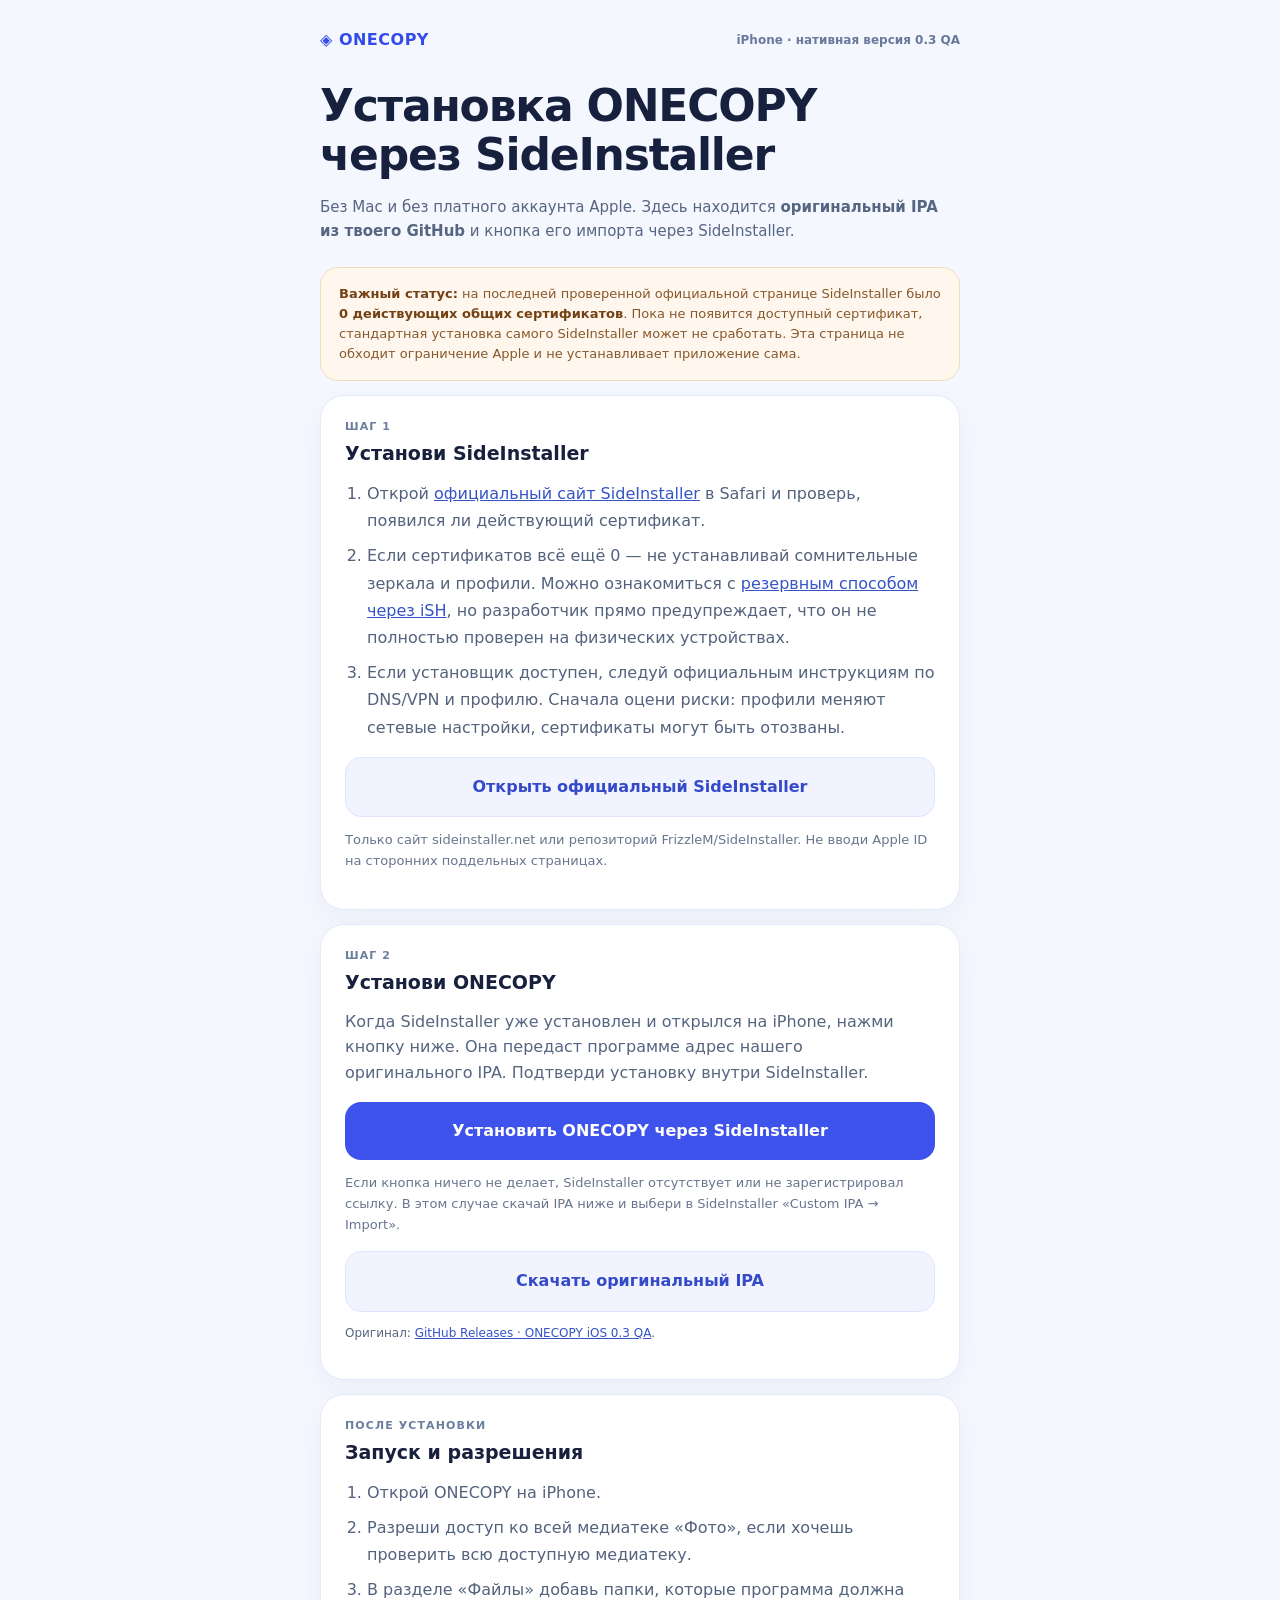
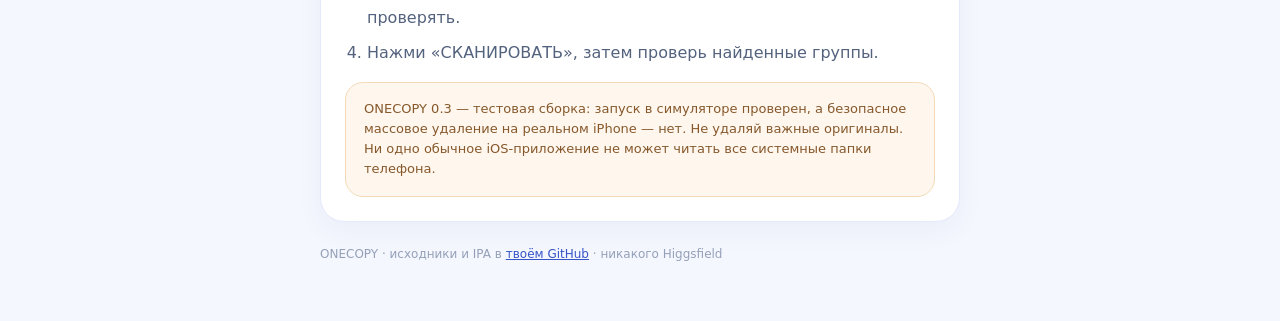
==== install.html @ 7fe023b5 "feat(iphone): add SideInstaller install hub with one-tap custom IPA deep link" ====
<!doctype html>
<html lang="ru">
<head>
<meta charset="utf-8">
<meta name="viewport" content="width=device-width,initial-scale=1,viewport-fit=cover">
<meta name="theme-color" content="#f5f7ff">
<title>ONECOPY — установка iPhone через SideInstaller</title>
<meta name="description" content="Официальный IPA ONECOPY и запуск установки через SideInstaller.">
<link rel="icon" href="./assets/icon.svg">
<style>
:root{color-scheme:light;font-family:-apple-system,BlinkMacSystemFont,"SF Pro Display",Inter,system-ui,sans-serif;color:#17213e;background:#f5f7ff}*{box-sizing:border-box}body{margin:0;padding:24px 16px 60px}main{max-width:640px;margin:auto}.top{display:flex;justify-content:space-between;align-items:center;padding:6px 0 32px;gap:10px}.brand{font-weight:900;color:#334be8;letter-spacing:.5px}.tag{font-size:12px;color:#68799c;font-weight:700}h1{font-size:clamp(30px,7vw,44px);line-height:1.12;letter-spacing:-1.2px;margin:0 0 12px}p{line-height:1.6;color:#566580}.intro{font-size:15px;margin-bottom:24px}.panel{background:#fff;border:1px solid #e4e9fb;border-radius:24px;padding:24px;margin:14px 0;box-shadow:0 10px 28px rgba(34,55,100,.045)}h2{font-size:19px;margin:0 0 12px}h3{font-size:15px;margin:0 0 7px}a.btn{display:block;text-align:center;text-decoration:none;background:#3e53ec;color:#fff;border-radius:16px;font-weight:800;padding:18px 12px;line-height:1.4;margin:16px 0 8px}a.btn.secondary{background:#f1f3ff;color:#344ac9;border:1px solid #dfe5ff}.muted{font-size:13px;color:#68758f}.warning{background:#fff7ed;border:1px solid #f3dab8;border-radius:18px;padding:16px 18px;color:#86582c;font-size:13px;line-height:1.55}.warning strong{color:#744114}ol{padding-left:22px;line-height:1.7;color:#53627d}li{margin:8px 0}code{font-size:11px;word-break:break-all;color:#3349a7;background:#f2f4ff;padding:3px 5px;border-radius:5px}a{color:#3554c7;overflow-wrap:anywhere}.small{font-size:12px}.label{display:block;font-size:11px;font-weight:850;color:#6a7ea0;letter-spacing:1.1px;text-transform:uppercase;margin-bottom:9px}footer{font-size:12px;color:#94a0b7;margin-top:25px}
</style>
</head>
<body><main>
<header class="top"><div class="brand">◈ ONECOPY</div><div class="tag">iPhone · нативная версия 0.3 QA</div></header>
<h1>Установка ONECOPY<br>через SideInstaller</h1>
<p class="intro">Без Mac и без платного аккаунта Apple. Здесь находится <strong>оригинальный IPA из твоего GitHub</strong> и кнопка его импорта через SideInstaller.</p>
<div class="warning"><strong>Важный статус:</strong> на последней проверенной официальной странице SideInstaller было <strong>0 действующих общих сертификатов</strong>. Пока не появится доступный сертификат, стандартная установка самого SideInstaller может не сработать. Эта страница не обходит ограничение Apple и не устанавливает приложение сама.</div>
<section class="panel">
<span class="label">Шаг 1</span>
<h2>Установи SideInstaller</h2>
<ol>
<li>Открой <a href="https://sideinstaller.net/" rel="noopener noreferrer">официальный сайт SideInstaller</a> в Safari и проверь, появился ли действующий сертификат.</li>
<li>Если сертификатов всё ещё 0 — не устанавливай сомнительные зеркала и профили. Можно ознакомиться с <a href="https://github.com/FrizzleM/SideInstaller/blob/main/ish/README.md" rel="noopener noreferrer">резервным способом через iSH</a>, но разработчик прямо предупреждает, что он не полностью проверен на физических устройствах.</li>
<li>Если установщик доступен, следуй официальным инструкциям по DNS/VPN и профилю. Сначала оцени риски: профили меняют сетевые настройки, сертификаты могут быть отозваны.</li>
</ol>
<a class="btn secondary" href="https://sideinstaller.net/" rel="noopener noreferrer">Открыть официальный SideInstaller</a>
<p class="muted">Только сайт sideinstaller.net или репозиторий FrizzleM/SideInstaller. Не вводи Apple ID на сторонних поддельных страницах.</p>
</section>
<section class="panel">
<span class="label">Шаг 2</span>
<h2>Установи ONECOPY</h2>
<p>Когда SideInstaller уже установлен и открылся на iPhone, нажми кнопку ниже. Она передаст программе адрес нашего оригинального IPA. Подтверди установку внутри SideInstaller.</p>
<a class="btn" href="sideinstaller://install?url=https%3A%2F%2Fgithub.com%2Frogozian%2Fonecopy%2Freleases%2Fdownload%2Fios-qa-0.3%2FONECOPY-iPhone-UNSIGNED-NOT-INSTALLABLE.ipa">Установить ONECOPY через SideInstaller</a>
<p class="muted">Если кнопка ничего не делает, SideInstaller отсутствует или не зарегистрировал ссылку. В этом случае скачай IPA ниже и выбери в SideInstaller «Custom IPA → Import».</p>
<a class="btn secondary" href="https://github.com/rogozian/onecopy/releases/download/ios-qa-0.3/ONECOPY-iPhone-UNSIGNED-NOT-INSTALLABLE.ipa" rel="noopener noreferrer">Скачать оригинальный IPA</a>
<p class="small">Оригинал: <a href="https://github.com/rogozian/onecopy/releases/tag/ios-qa-0.3" rel="noopener noreferrer">GitHub Releases · ONECOPY iOS 0.3 QA</a>.</p>
</section>
<section class="panel">
<span class="label">После установки</span>
<h2>Запуск и разрешения</h2>
<ol><li>Открой ONECOPY на iPhone.</li><li>Разреши доступ ко всей медиатеке «Фото», если хочешь проверить всю доступную медиатеку.</li><li>В разделе «Файлы» добавь папки, которые программа должна проверять.</li><li>Нажми «СКАНИРОВАТЬ», затем проверь найденные группы.</li></ol>
<div class="warning">ONECOPY 0.3 — тестовая сборка: запуск в симуляторе проверен, а безопасное массовое удаление на реальном iPhone — нет. Не удаляй важные оригиналы. Ни одно обычное iOS-приложение не может читать все системные папки телефона.</div>
</section>
<footer>ONECOPY · исходники и IPA в <a href="https://github.com/rogozian/onecopy">твоём GitHub</a> · никакого Higgsfield</footer>
</main></body></html>
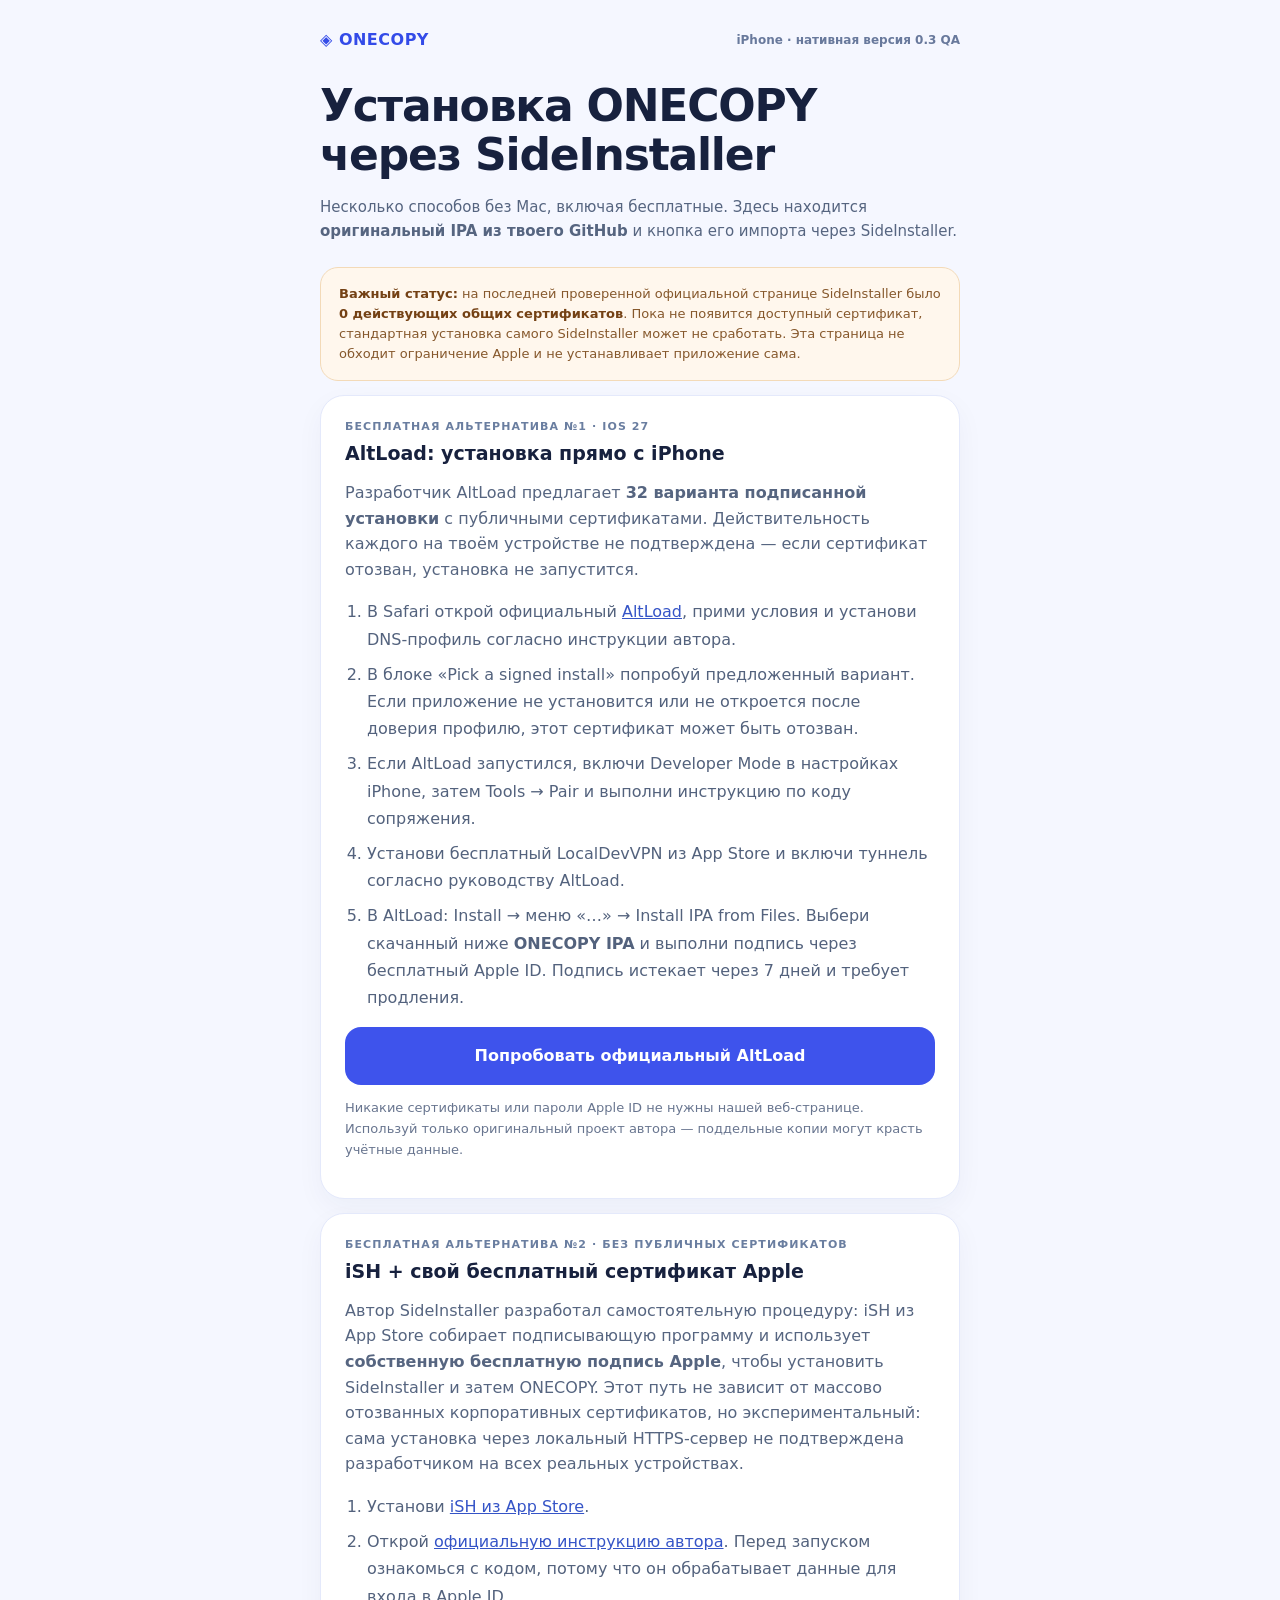
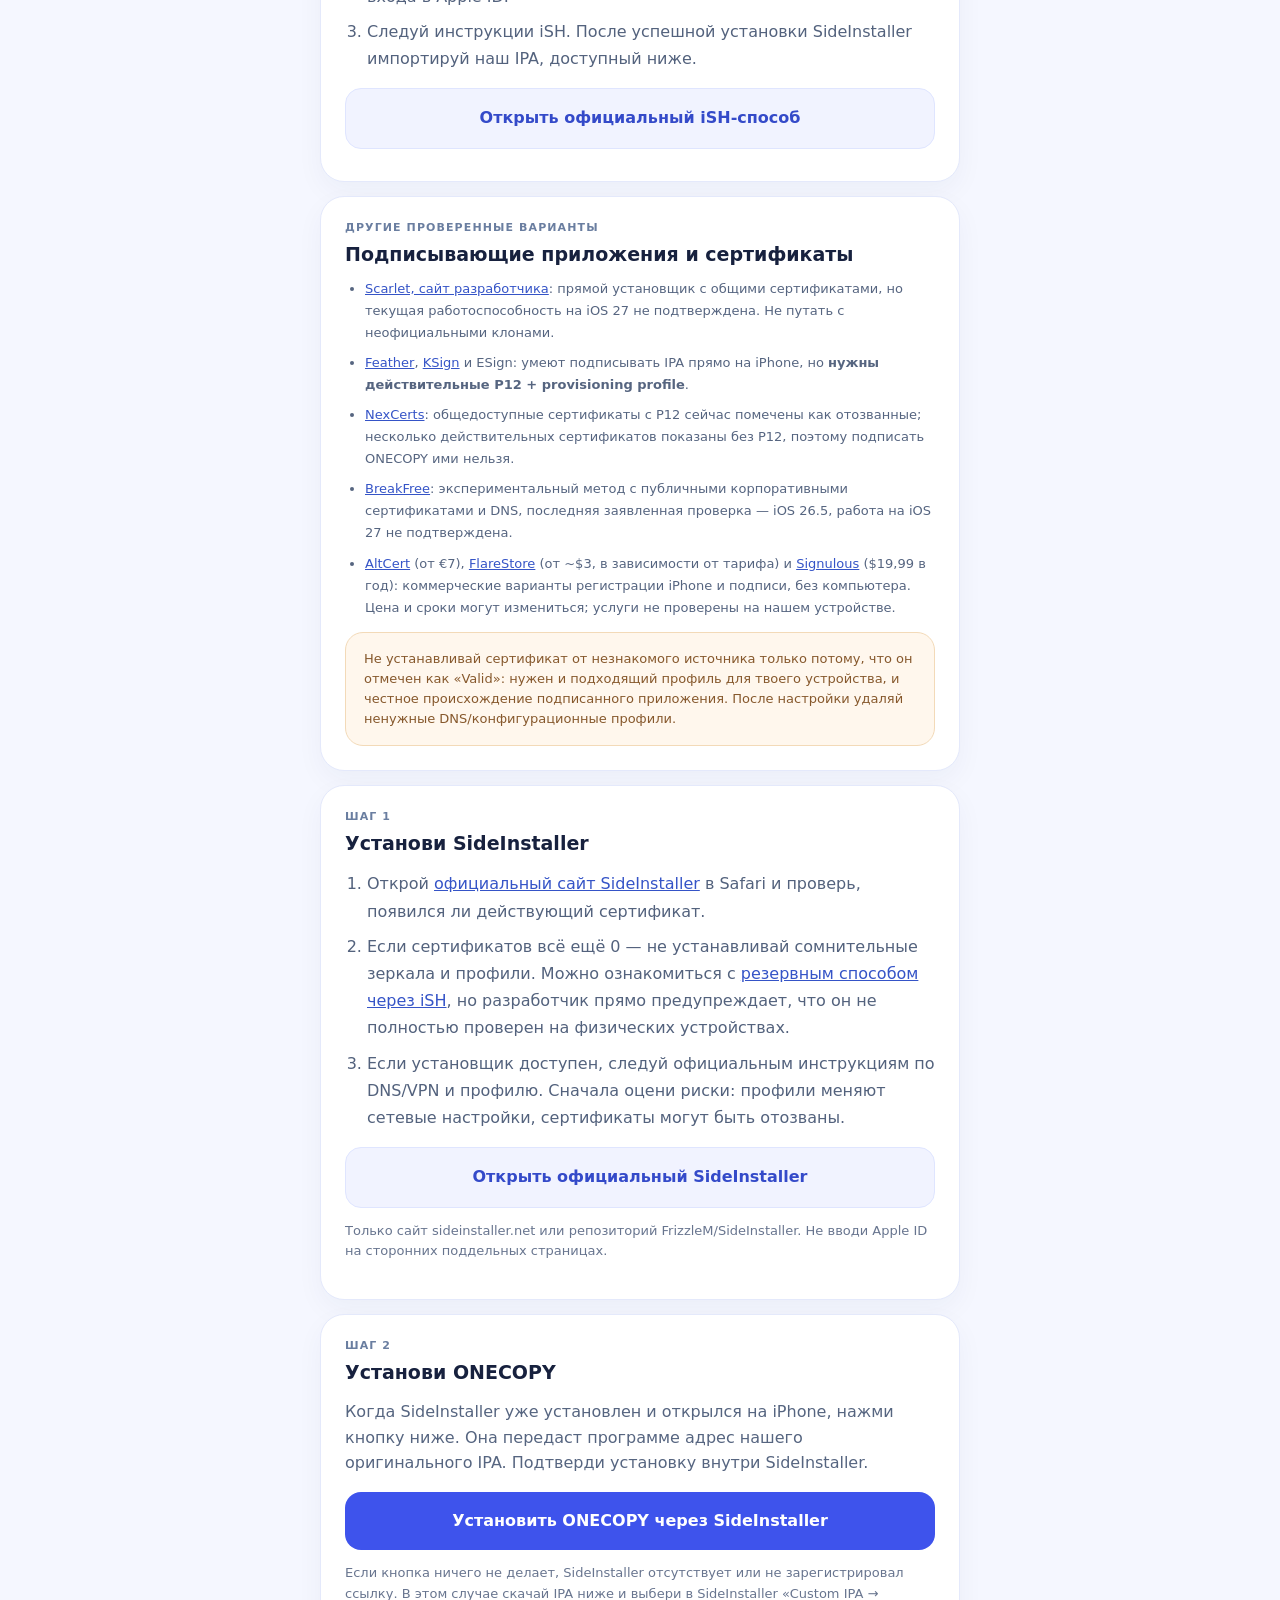
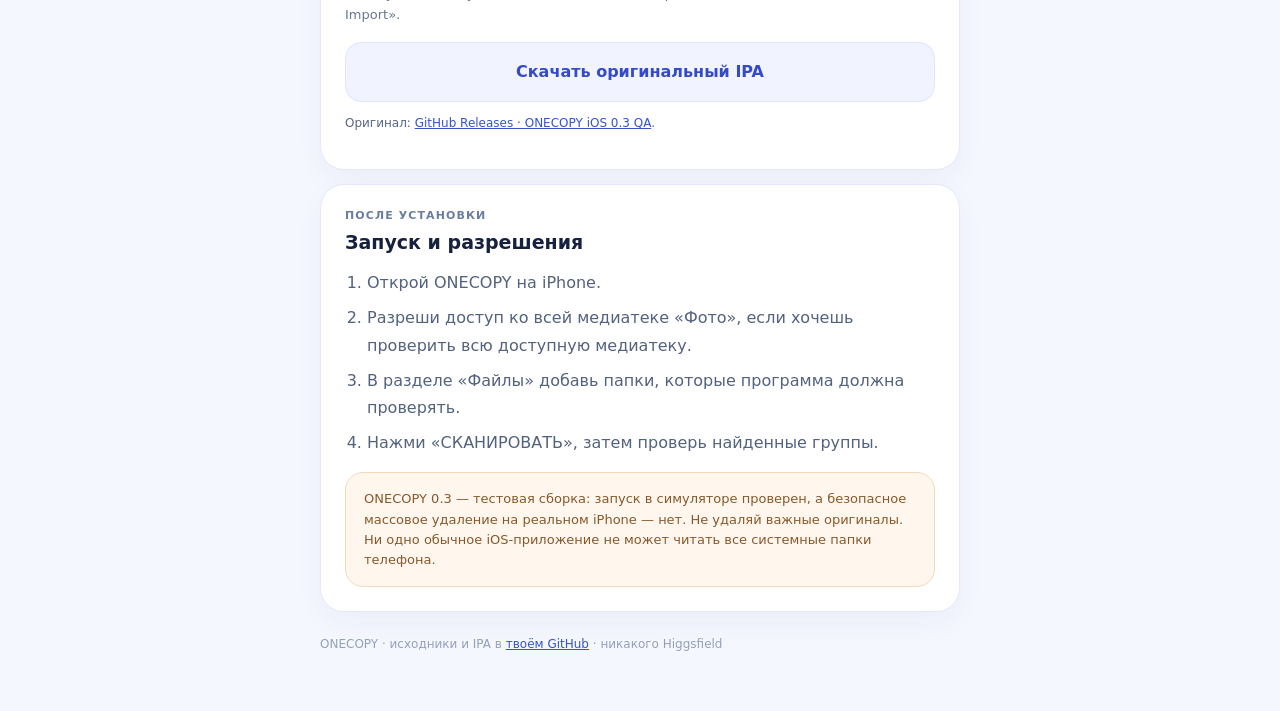
==== commit 2dcbb95b: "docs(ios): compare AltLoad, free iSH personal signing, Scarlet, Feather, KSign, BreakFree and cert s" ====
--- a/install.html
+++ b/install.html
@@ -14,8 +14,45 @@
 <body><main>
 <header class="top"><div class="brand">◈ ONECOPY</div><div class="tag">iPhone · нативная версия 0.3 QA</div></header>
 <h1>Установка ONECOPY<br>через SideInstaller</h1>
-<p class="intro">Без Mac и без платного аккаунта Apple. Здесь находится <strong>оригинальный IPA из твоего GitHub</strong> и кнопка его импорта через SideInstaller.</p>
+<p class="intro">Несколько способов без Mac, включая бесплатные. Здесь находится <strong>оригинальный IPA из твоего GitHub</strong> и кнопка его импорта через SideInstaller.</p>
 <div class="warning"><strong>Важный статус:</strong> на последней проверенной официальной странице SideInstaller было <strong>0 действующих общих сертификатов</strong>. Пока не появится доступный сертификат, стандартная установка самого SideInstaller может не сработать. Эта страница не обходит ограничение Apple и не устанавливает приложение сама.</div>
+<section class="panel">
+<span class="label">Бесплатная альтернатива №1 · iOS 27</span>
+<h2>AltLoad: установка прямо с iPhone</h2>
+<p>Разработчик AltLoad предлагает <strong>32 варианта подписанной установки</strong> с публичными сертификатами. Действительность каждого на твоём устройстве не подтверждена — если сертификат отозван, установка не запустится.</p>
+<ol>
+<li>В Safari открой официальный <a href="https://mirazbakis.github.io/AltLoad/" rel="noopener noreferrer">AltLoad</a>, прими условия и установи DNS-профиль согласно инструкции автора.</li>
+<li>В блоке «Pick a signed install» попробуй предложенный вариант. Если приложение не установится или не откроется после доверия профилю, этот сертификат может быть отозван.</li>
+<li>Если AltLoad запустился, включи Developer Mode в настройках iPhone, затем Tools → Pair и выполни инструкцию по коду сопряжения.</li>
+<li>Установи бесплатный LocalDevVPN из App Store и включи туннель согласно руководству AltLoad.</li>
+<li>В AltLoad: Install → меню «…» → Install IPA from Files. Выбери скачанный ниже <strong>ONECOPY IPA</strong> и выполни подпись через бесплатный Apple ID. Подпись истекает через 7 дней и требует продления.</li>
+</ol>
+<a class="btn" href="https://mirazbakis.github.io/AltLoad/" rel="noopener noreferrer">Попробовать официальный AltLoad</a>
+<p class="muted">Никакие сертификаты или пароли Apple ID не нужны нашей веб-странице. Используй только оригинальный проект автора — поддельные копии могут красть учётные данные.</p>
+</section>
+<section class="panel">
+<span class="label">Бесплатная альтернатива №2 · без публичных сертификатов</span>
+<h2>iSH + свой бесплатный сертификат Apple</h2>
+<p>Автор SideInstaller разработал самостоятельную процедуру: iSH из App Store собирает подписывающую программу и использует <strong>собственную бесплатную подпись Apple</strong>, чтобы установить SideInstaller и затем ONECOPY. Этот путь не зависит от массово отозванных корпоративных сертификатов, но экспериментальный: сама установка через локальный HTTPS-сервер не подтверждена разработчиком на всех реальных устройствах.</p>
+<ol>
+<li>Установи <a href="https://apps.apple.com/app/id1436902243" rel="noopener noreferrer">iSH из App Store</a>.</li>
+<li>Открой <a href="https://github.com/FrizzleM/SideInstaller/blob/main/ish/README.md" rel="noopener noreferrer">официальную инструкцию автора</a>. Перед запуском ознакомься с кодом, потому что он обрабатывает данные для входа в Apple ID.</li>
+<li>Следуй инструкции iSH. После успешной установки SideInstaller импортируй наш IPA, доступный ниже.</li>
+</ol>
+<a class="btn secondary" href="https://github.com/FrizzleM/SideInstaller/blob/main/ish/README.md" rel="noopener noreferrer">Открыть официальный iSH-способ</a>
+</section>
+<section class="panel">
+<span class="label">Другие проверенные варианты</span>
+<h2>Подписывающие приложения и сертификаты</h2>
+<ul style="padding-left:20px;color:#566580;line-height:1.7;font-size:13px">
+<li><a href="https://usescarlet.com/" rel="noopener noreferrer">Scarlet, сайт разработчика</a>: прямой установщик с общими сертификатами, но текущая работоспособность на iOS 27 не подтверждена. Не путать с неофициальными клонами.</li>
+<li><a href="https://feather.claration.dev/" rel="noopener noreferrer">Feather</a>, <a href="https://github.com/Nyasami/Ksign" rel="noopener noreferrer">KSign</a> и ESign: умеют подписывать IPA прямо на iPhone, но <strong>нужны действительные P12 + provisioning profile</strong>.</li>
+<li><a href="https://github.com/NexSideloading/certificates" rel="noopener noreferrer">NexCerts</a>: общедоступные сертификаты с P12 сейчас помечены как отозванные; несколько действительных сертификатов показаны без P12, поэтому подписать ONECOPY ими нельзя.</li>
+<li><a href="https://github.com/FrizzleM/BreakFree" rel="noopener noreferrer">BreakFree</a>: экспериментальный метод с публичными корпоративными сертификатами и DNS, последняя заявленная проверка — iOS 26.5, работа на iOS 27 не подтверждена.</li>
+<li><a href="https://www.altcert.dev/" rel="noopener noreferrer">AltCert</a> (от €7), <a href="https://flarestore.app/" rel="noopener noreferrer">FlareStore</a> (от ~$3, в зависимости от тарифа) и <a href="https://www.signulous.com/" rel="noopener noreferrer">Signulous</a> ($19,99 в год): коммерческие варианты регистрации iPhone и подписи, без компьютера. Цена и сроки могут измениться; услуги не проверены на нашем устройстве.</li>
+</ul>
+<div class="warning">Не устанавливай сертификат от незнакомого источника только потому, что он отмечен как «Valid»: нужен и подходящий профиль для твоего устройства, и честное происхождение подписанного приложения. После настройки удаляй ненужные DNS/конфигурационные профили.</div>
+</section>
 <section class="panel">
 <span class="label">Шаг 1</span>
 <h2>Установи SideInstaller</h2>
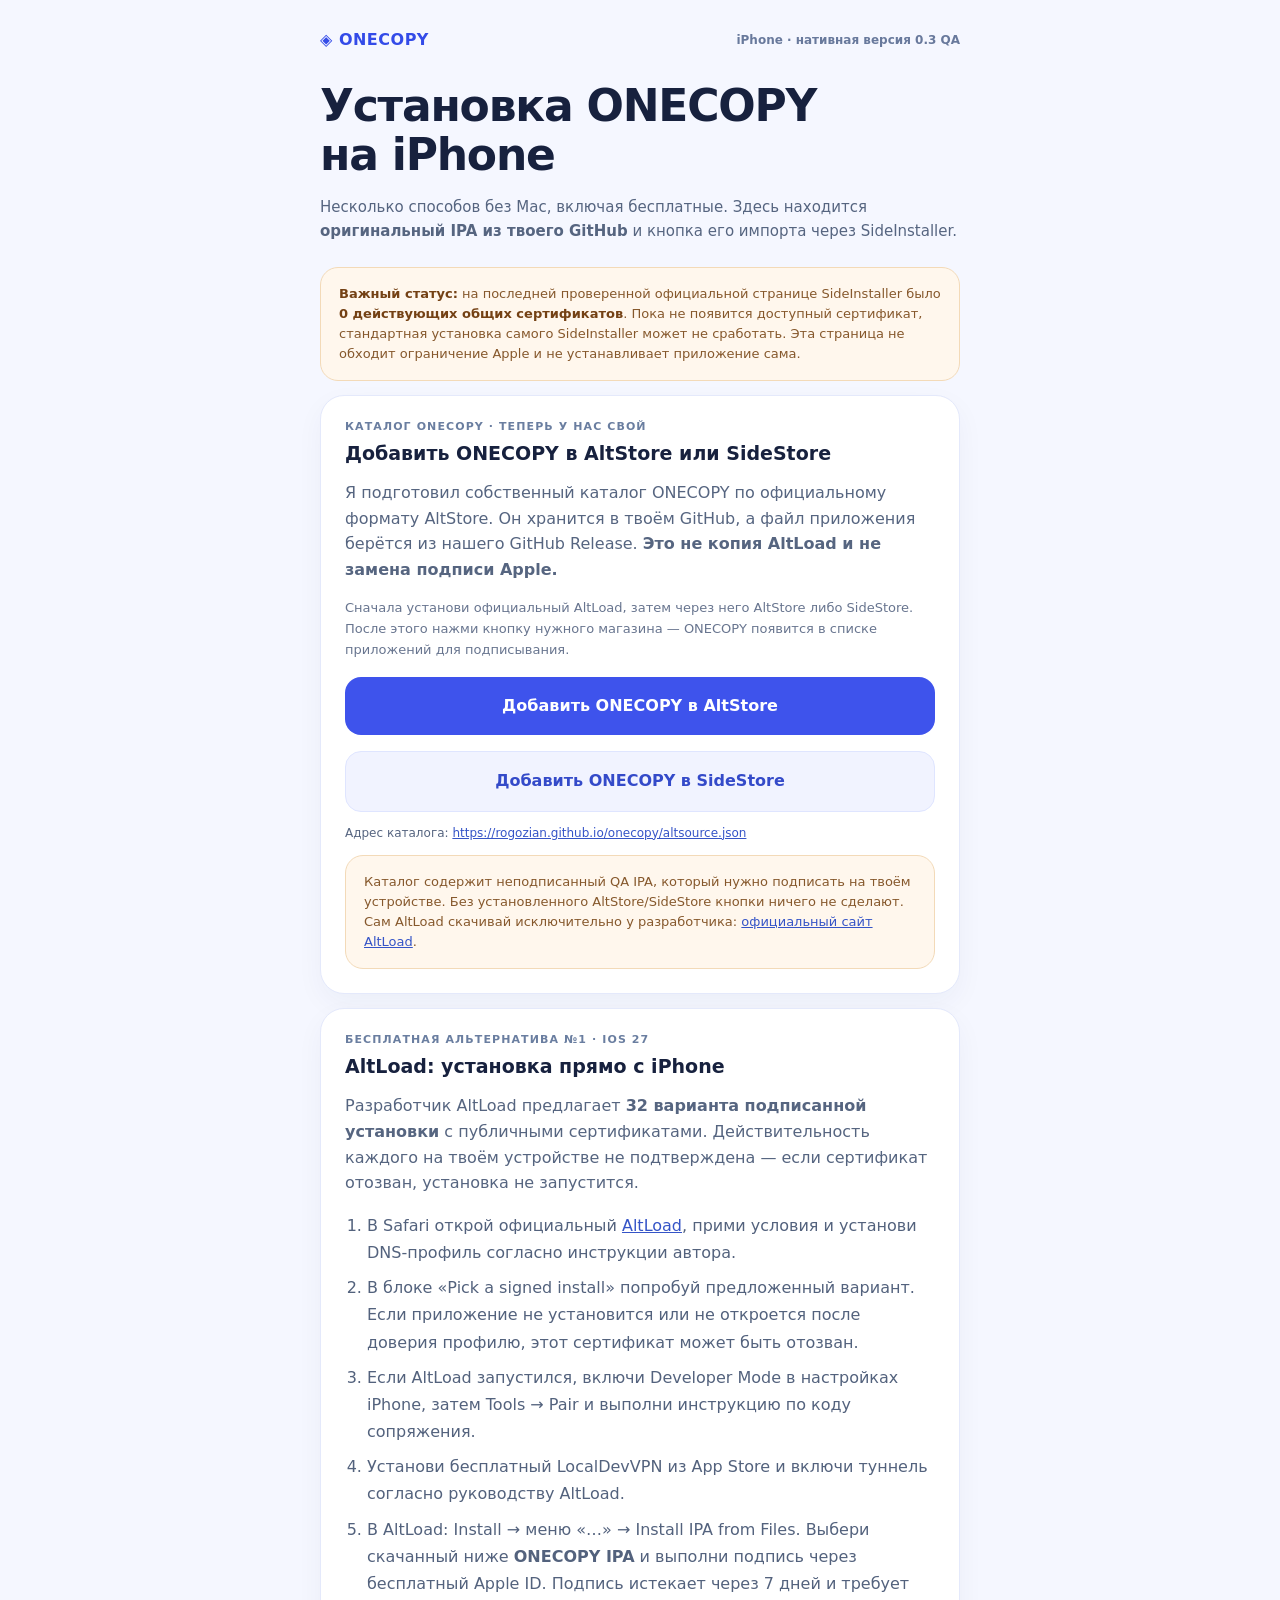
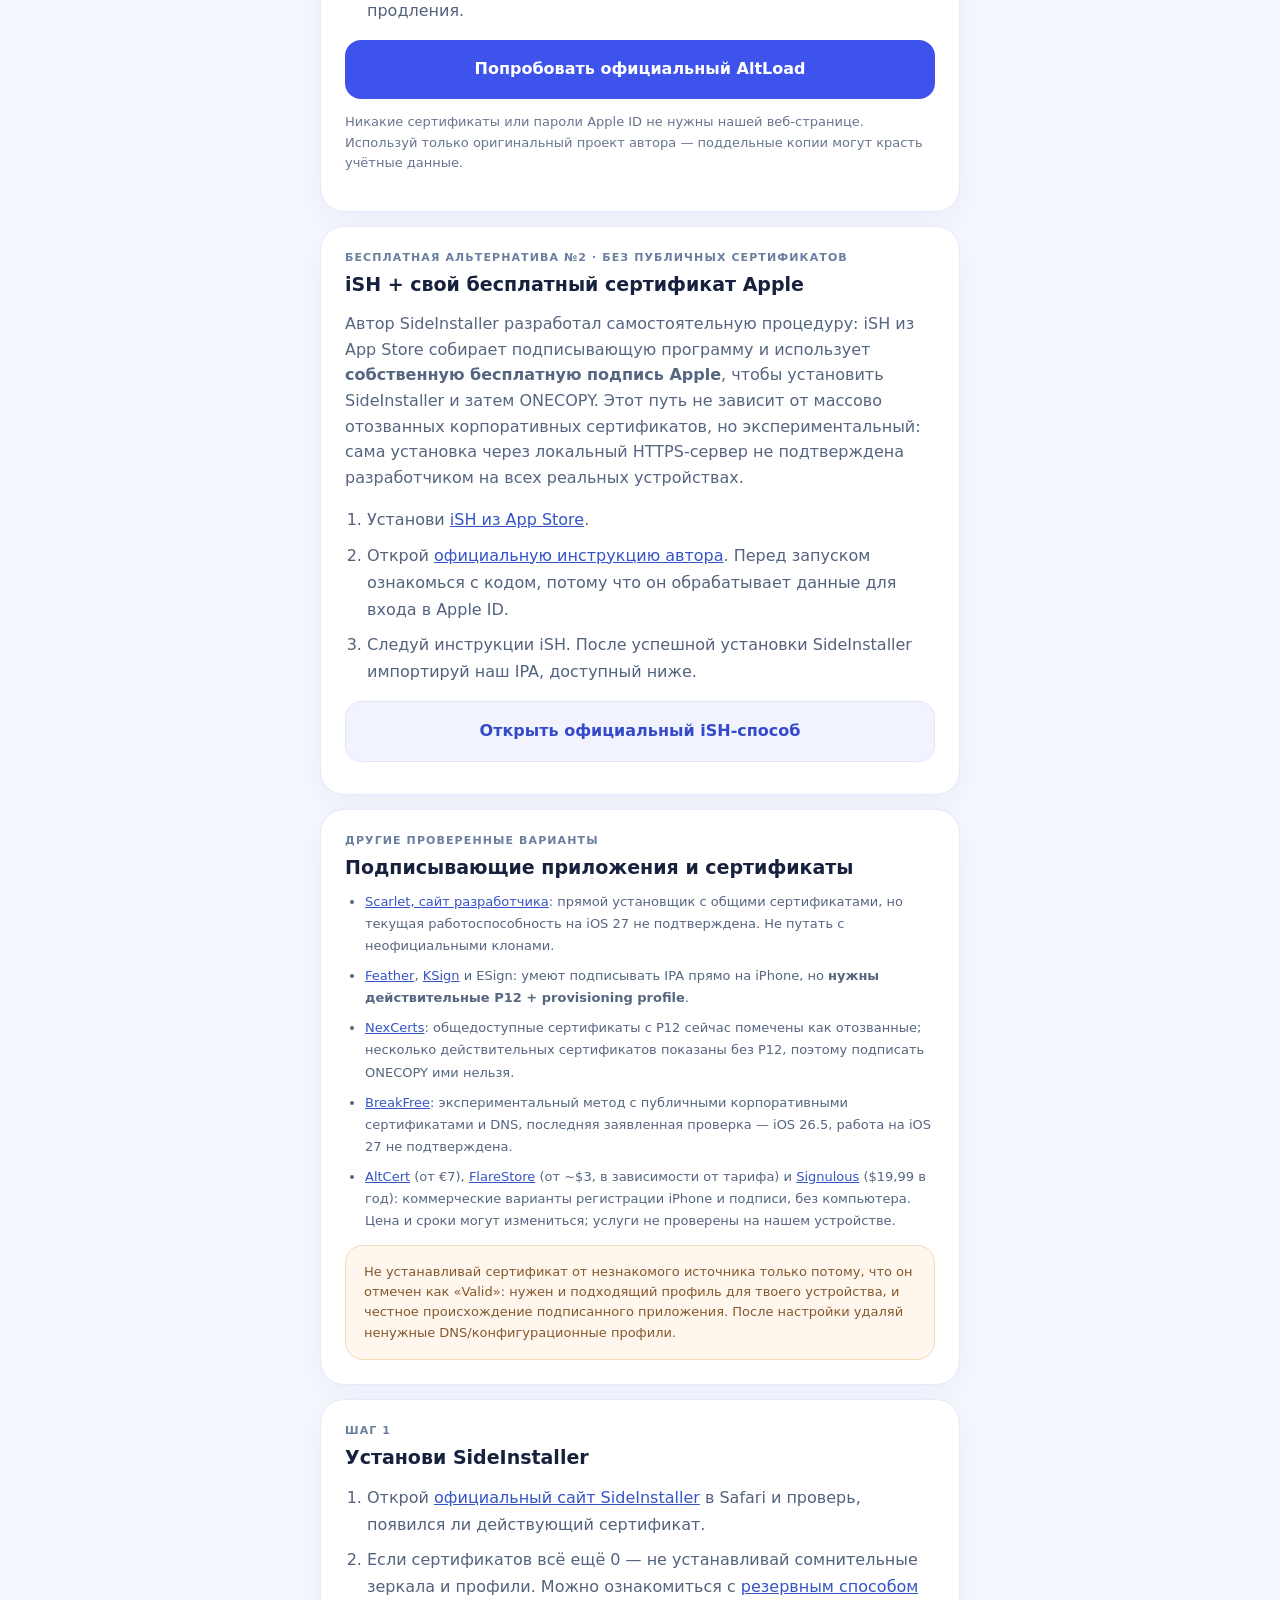
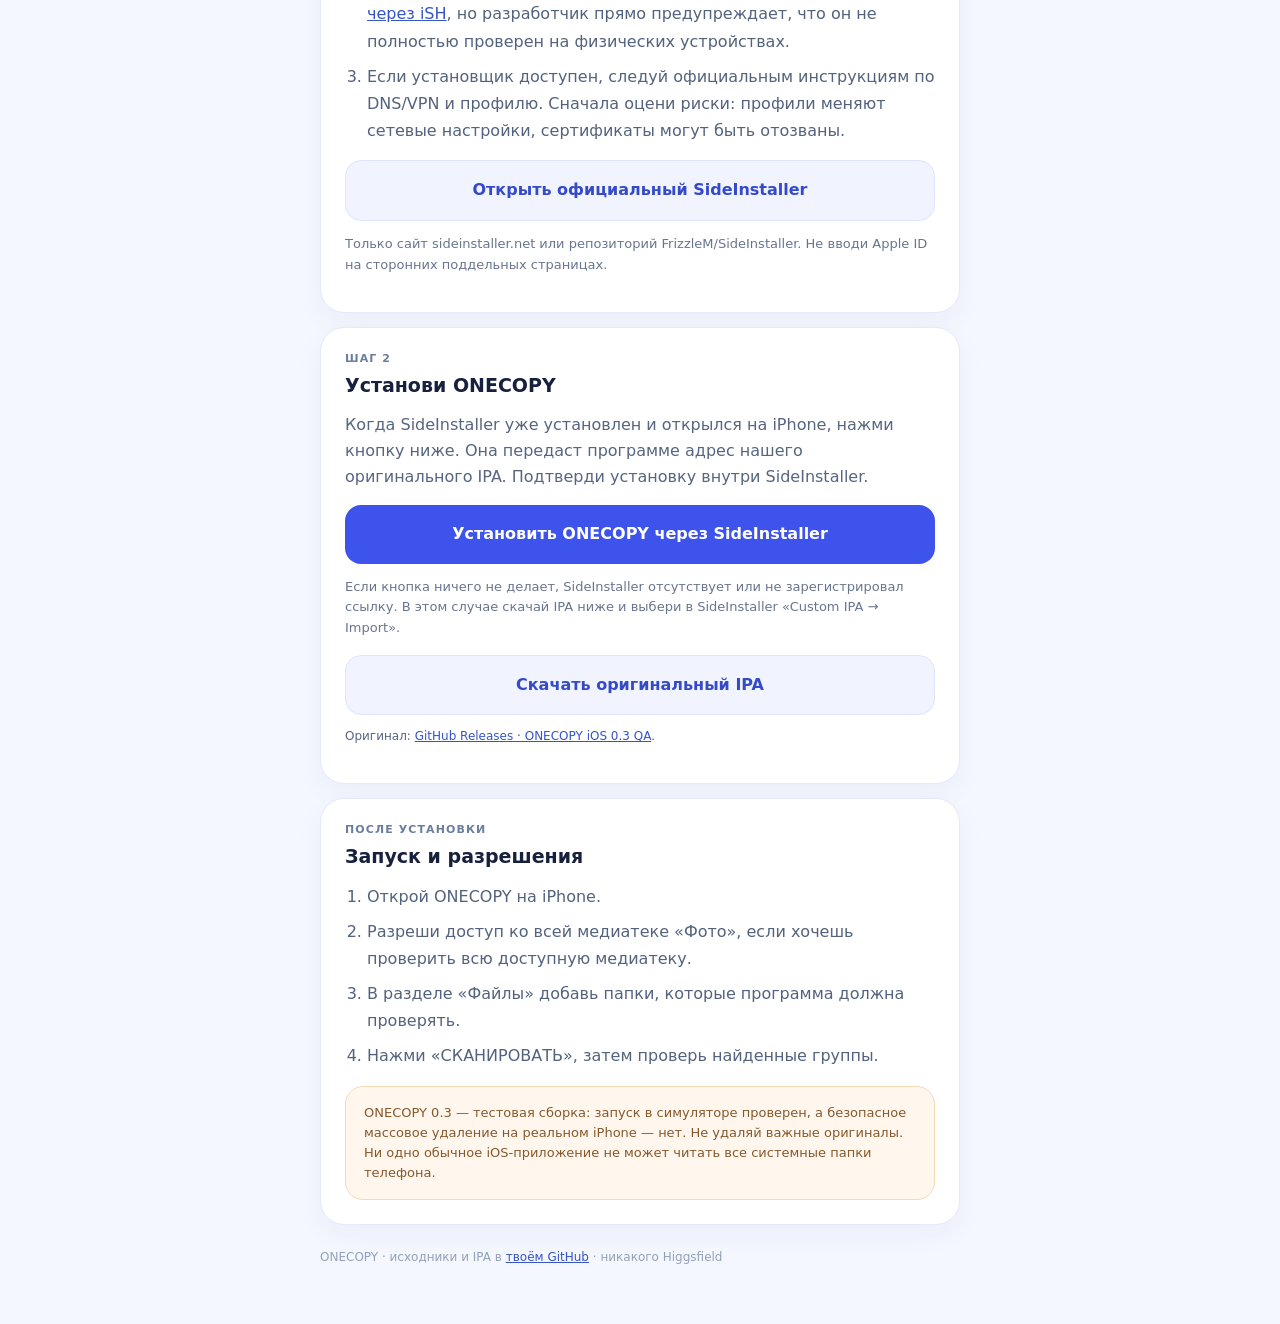
==== commit 49b471dd: "feat(ios): add independent ONECOPY AltStore/SideStore source feed; reference official AltLoad only" ====
--- a/install.html
+++ b/install.html
@@ -4,7 +4,7 @@
 <meta charset="utf-8">
 <meta name="viewport" content="width=device-width,initial-scale=1,viewport-fit=cover">
 <meta name="theme-color" content="#f5f7ff">
-<title>ONECOPY — установка iPhone через SideInstaller</title>
+<title>ONECOPY — установка на iPhone через AltLoad, AltStore и SideStore</title>
 <meta name="description" content="Официальный IPA ONECOPY и запуск установки через SideInstaller.">
 <link rel="icon" href="./assets/icon.svg">
 <style>
@@ -13,9 +13,19 @@
 </head>
 <body><main>
 <header class="top"><div class="brand">◈ ONECOPY</div><div class="tag">iPhone · нативная версия 0.3 QA</div></header>
-<h1>Установка ONECOPY<br>через SideInstaller</h1>
+<h1>Установка ONECOPY<br>на iPhone</h1>
 <p class="intro">Несколько способов без Mac, включая бесплатные. Здесь находится <strong>оригинальный IPA из твоего GitHub</strong> и кнопка его импорта через SideInstaller.</p>
 <div class="warning"><strong>Важный статус:</strong> на последней проверенной официальной странице SideInstaller было <strong>0 действующих общих сертификатов</strong>. Пока не появится доступный сертификат, стандартная установка самого SideInstaller может не сработать. Эта страница не обходит ограничение Apple и не устанавливает приложение сама.</div>
+<section class="panel">
+<span class="label">Каталог ONECOPY · теперь у нас свой</span>
+<h2>Добавить ONECOPY в AltStore или SideStore</h2>
+<p>Я подготовил собственный каталог ONECOPY по официальному формату AltStore. Он хранится в твоём GitHub, а файл приложения берётся из нашего GitHub Release. <strong>Это не копия AltLoad и не замена подписи Apple.</strong></p>
+<p class="muted">Сначала установи официальный AltLoad, затем через него AltStore либо SideStore. После этого нажми кнопку нужного магазина — ONECOPY появится в списке приложений для подписывания.</p>
+<a class="btn" href="altstore://source?url=https://rogozian.github.io/onecopy/altsource.json">Добавить ONECOPY в AltStore</a>
+<a class="btn secondary" href="sidestore://source?url=https://rogozian.github.io/onecopy/altsource.json">Добавить ONECOPY в SideStore</a>
+<p class="small">Адрес каталога: <a href="https://rogozian.github.io/onecopy/altsource.json">https://rogozian.github.io/onecopy/altsource.json</a></p>
+<div class="warning">Каталог содержит неподписанный QA IPA, который нужно подписать на твоём устройстве. Без установленного AltStore/SideStore кнопки ничего не сделают. Сам AltLoad скачивай исключительно у разработчика: <a href="https://mirazbakis.github.io/AltLoad/">официальный сайт AltLoad</a>.</div>
+</section>
 <section class="panel">
 <span class="label">Бесплатная альтернатива №1 · iOS 27</span>
 <h2>AltLoad: установка прямо с iPhone</h2>
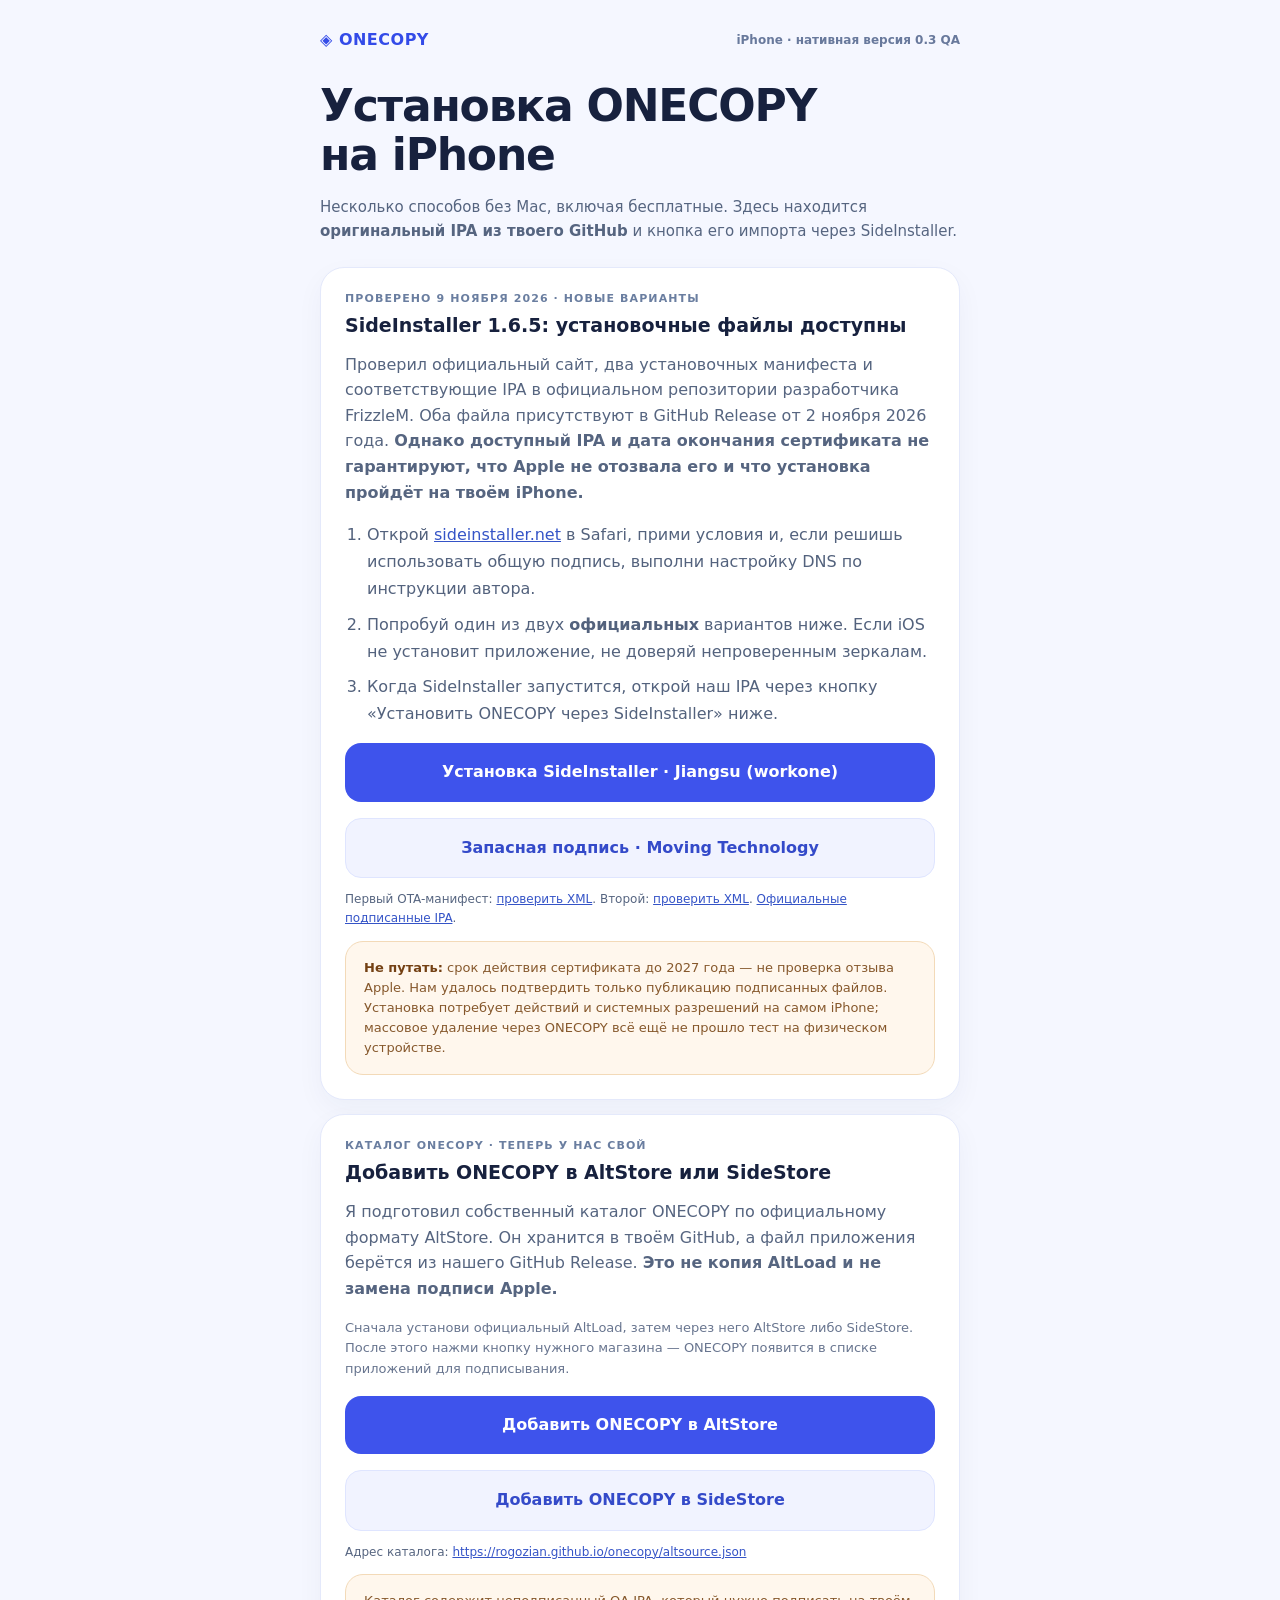
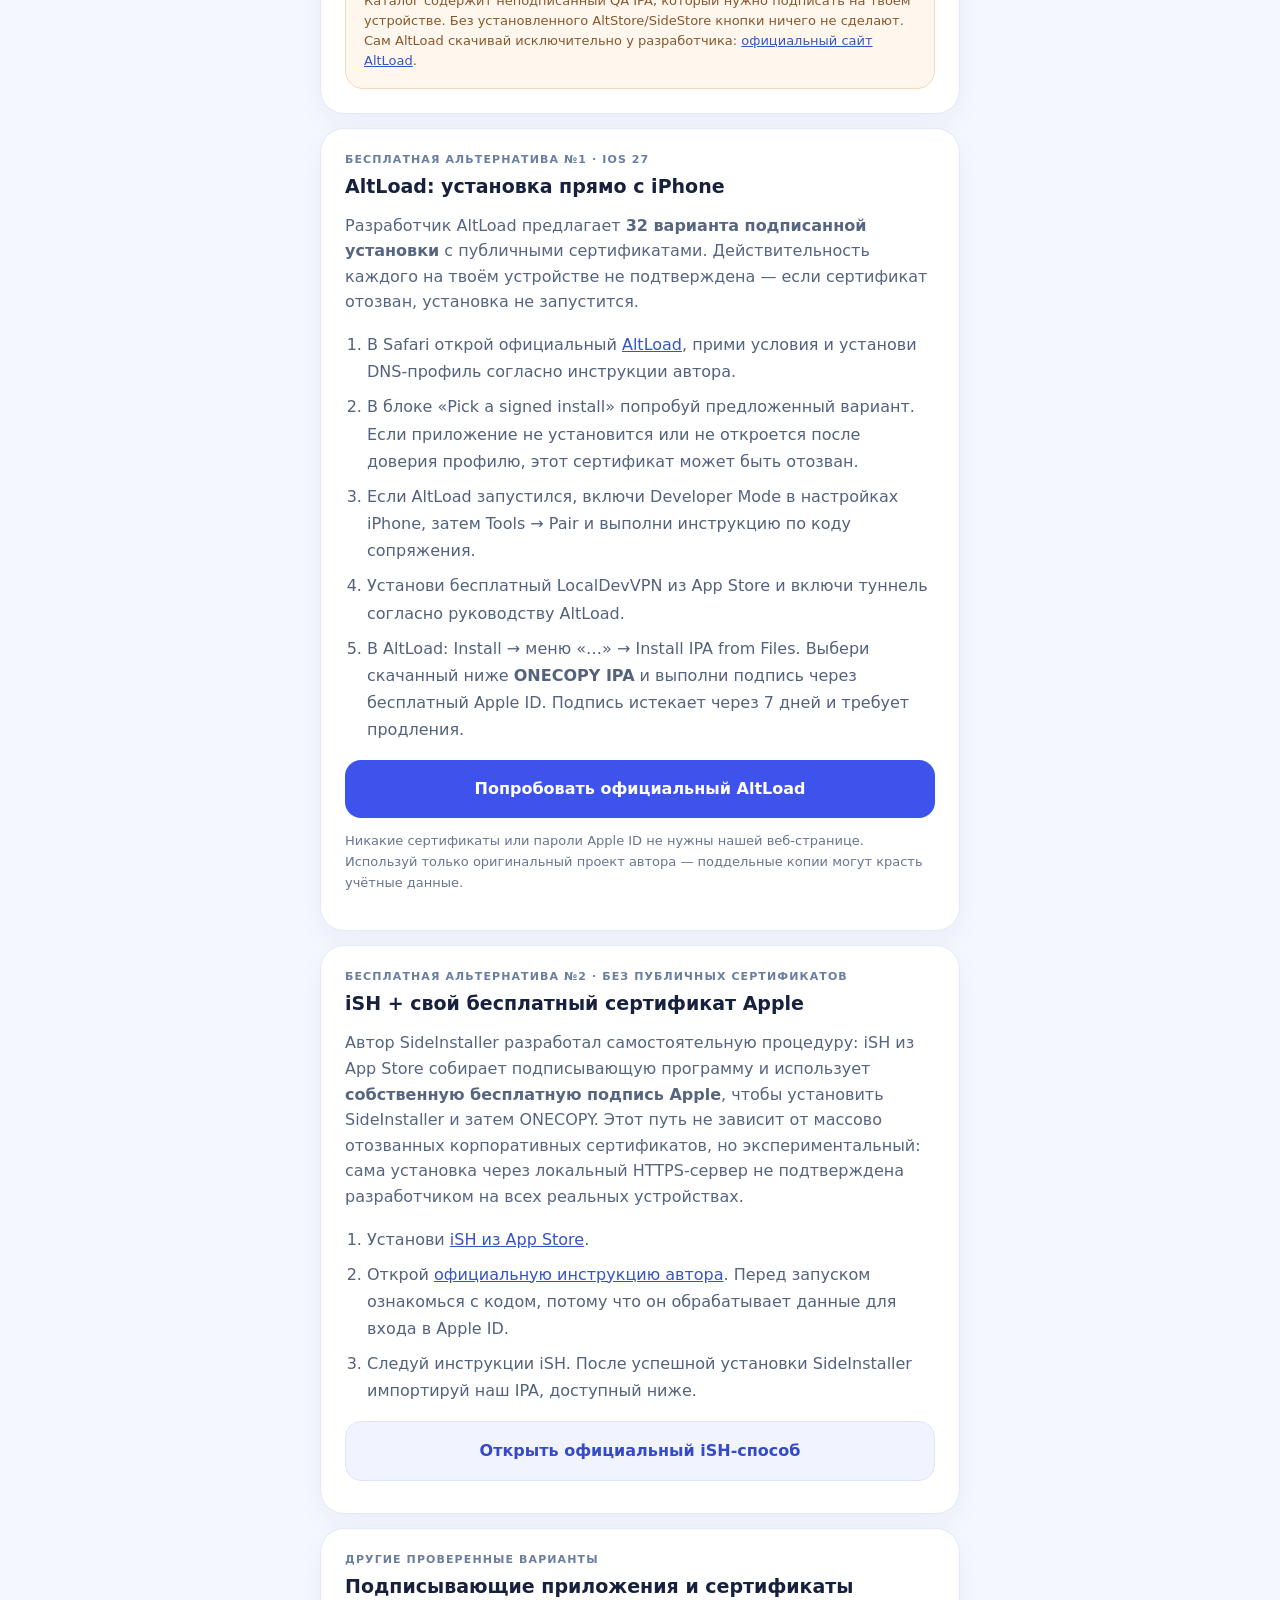
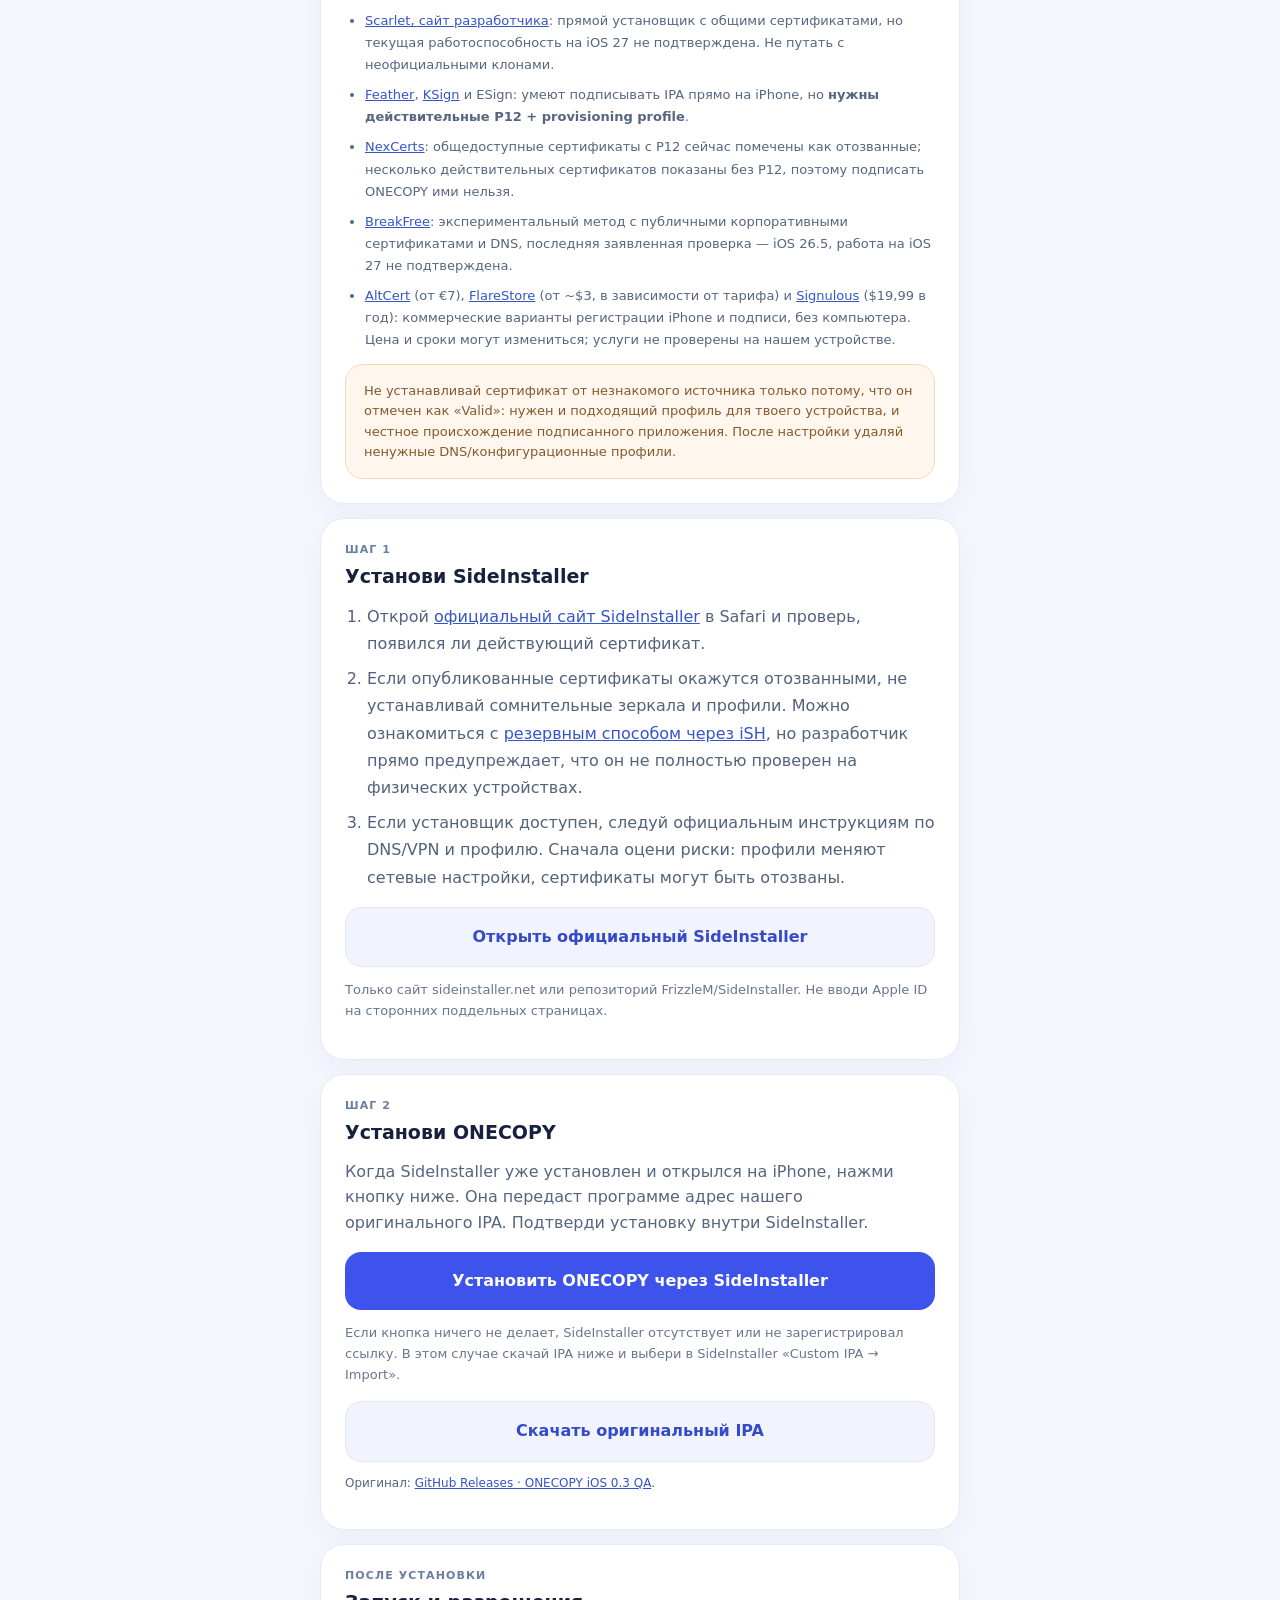
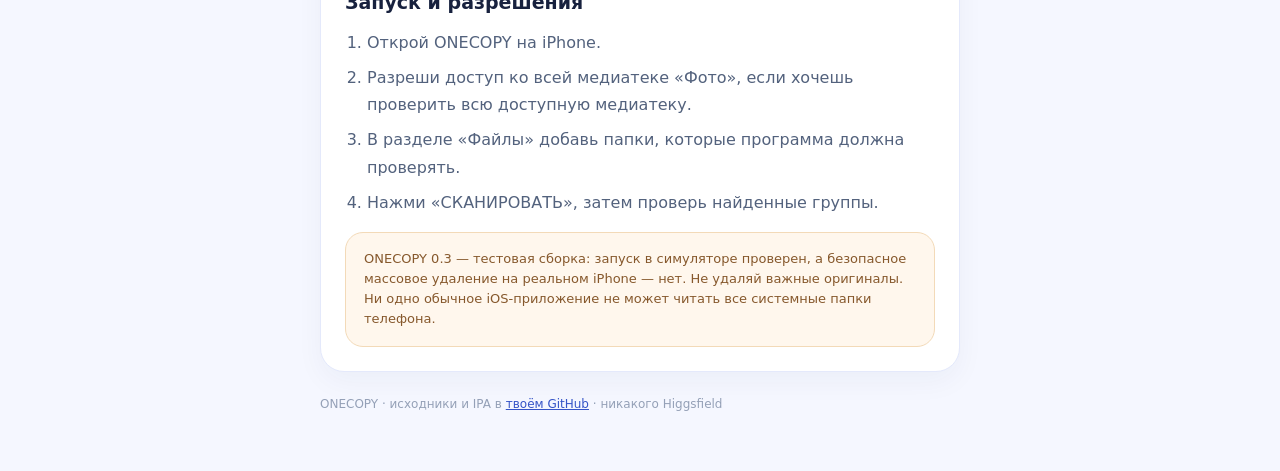
==== commit 76094b37: "docs: verify SideInstaller 1.6.5 OTA manifests and official signed release; remove stale zero-cert w" ====
--- a/install.html
+++ b/install.html
@@ -15,7 +15,16 @@
 <header class="top"><div class="brand">◈ ONECOPY</div><div class="tag">iPhone · нативная версия 0.3 QA</div></header>
 <h1>Установка ONECOPY<br>на iPhone</h1>
 <p class="intro">Несколько способов без Mac, включая бесплатные. Здесь находится <strong>оригинальный IPA из твоего GitHub</strong> и кнопка его импорта через SideInstaller.</p>
-<div class="warning"><strong>Важный статус:</strong> на последней проверенной официальной странице SideInstaller было <strong>0 действующих общих сертификатов</strong>. Пока не появится доступный сертификат, стандартная установка самого SideInstaller может не сработать. Эта страница не обходит ограничение Apple и не устанавливает приложение сама.</div>
+<section class="panel">
+<span class="label">ПРОВЕРЕНО 9 НОЯБРЯ 2026 · новые варианты</span>
+<h2>SideInstaller 1.6.5: установочные файлы доступны</h2>
+<p>Проверил официальный сайт, два установочных манифеста и соответствующие IPA в официальном репозитории разработчика FrizzleM. Оба файла присутствуют в GitHub Release от 2 ноября 2026 года. <strong>Однако доступный IPA и дата окончания сертификата не гарантируют, что Apple не отозвала его и что установка пройдёт на твоём iPhone.</strong></p>
+<ol><li>Открой <a href="https://sideinstaller.net/" rel="noopener noreferrer">sideinstaller.net</a> в Safari, прими условия и, если решишь использовать общую подпись, выполни настройку DNS по инструкции автора.</li><li>Попробуй один из двух <strong>официальных</strong> вариантов ниже. Если iOS не установит приложение, не доверяй непроверенным зеркалам.</li><li>Когда SideInstaller запустится, открой наш IPA через кнопку «Установить ONECOPY через SideInstaller» ниже.</li></ol>
+<a class="btn" href="itms-services://?action=download-manifest&url=https://sideinstaller.net/stable/sideinstaller-Jiangsu-Simcere-Pharmaceutical-Co.-Ltd-workone.plist">Установка SideInstaller · Jiangsu (workone)</a>
+<a class="btn secondary" href="itms-services://?action=download-manifest&url=https://sideinstaller.net/stable/sideinstaller-Moving-Increasingly-Interconnected-Technology-Co.-Ltd-com.oa11.plist">Запасная подпись · Moving Technology</a>
+<p class="small">Первый OTA-манифест: <a href="https://sideinstaller.net/stable/sideinstaller-Jiangsu-Simcere-Pharmaceutical-Co.-Ltd-workone.plist" rel="noopener noreferrer">проверить XML</a>. Второй: <a href="https://sideinstaller.net/stable/sideinstaller-Moving-Increasingly-Interconnected-Technology-Co.-Ltd-com.oa11.plist" rel="noopener noreferrer">проверить XML</a>. <a href="https://github.com/FrizzleM/SideInstaller-Signed/releases/tag/v1.6.5">Официальные подписанные IPA</a>.</p>
+<div class="warning"><strong>Не путать:</strong> срок действия сертификата до 2027 года — не проверка отзыва Apple. Нам удалось подтвердить только публикацию подписанных файлов. Установка потребует действий и системных разрешений на самом iPhone; массовое удаление через ONECOPY всё ещё не прошло тест на физическом устройстве.</div>
+</section>
 <section class="panel">
 <span class="label">Каталог ONECOPY · теперь у нас свой</span>
 <h2>Добавить ONECOPY в AltStore или SideStore</h2>
@@ -68,7 +77,7 @@
 <h2>Установи SideInstaller</h2>
 <ol>
 <li>Открой <a href="https://sideinstaller.net/" rel="noopener noreferrer">официальный сайт SideInstaller</a> в Safari и проверь, появился ли действующий сертификат.</li>
-<li>Если сертификатов всё ещё 0 — не устанавливай сомнительные зеркала и профили. Можно ознакомиться с <a href="https://github.com/FrizzleM/SideInstaller/blob/main/ish/README.md" rel="noopener noreferrer">резервным способом через iSH</a>, но разработчик прямо предупреждает, что он не полностью проверен на физических устройствах.</li>
+<li>Если опубликованные сертификаты окажутся отозванными, не устанавливай сомнительные зеркала и профили. Можно ознакомиться с <a href="https://github.com/FrizzleM/SideInstaller/blob/main/ish/README.md" rel="noopener noreferrer">резервным способом через iSH</a>, но разработчик прямо предупреждает, что он не полностью проверен на физических устройствах.</li>
 <li>Если установщик доступен, следуй официальным инструкциям по DNS/VPN и профилю. Сначала оцени риски: профили меняют сетевые настройки, сертификаты могут быть отозваны.</li>
 </ol>
 <a class="btn secondary" href="https://sideinstaller.net/" rel="noopener noreferrer">Открыть официальный SideInstaller</a>
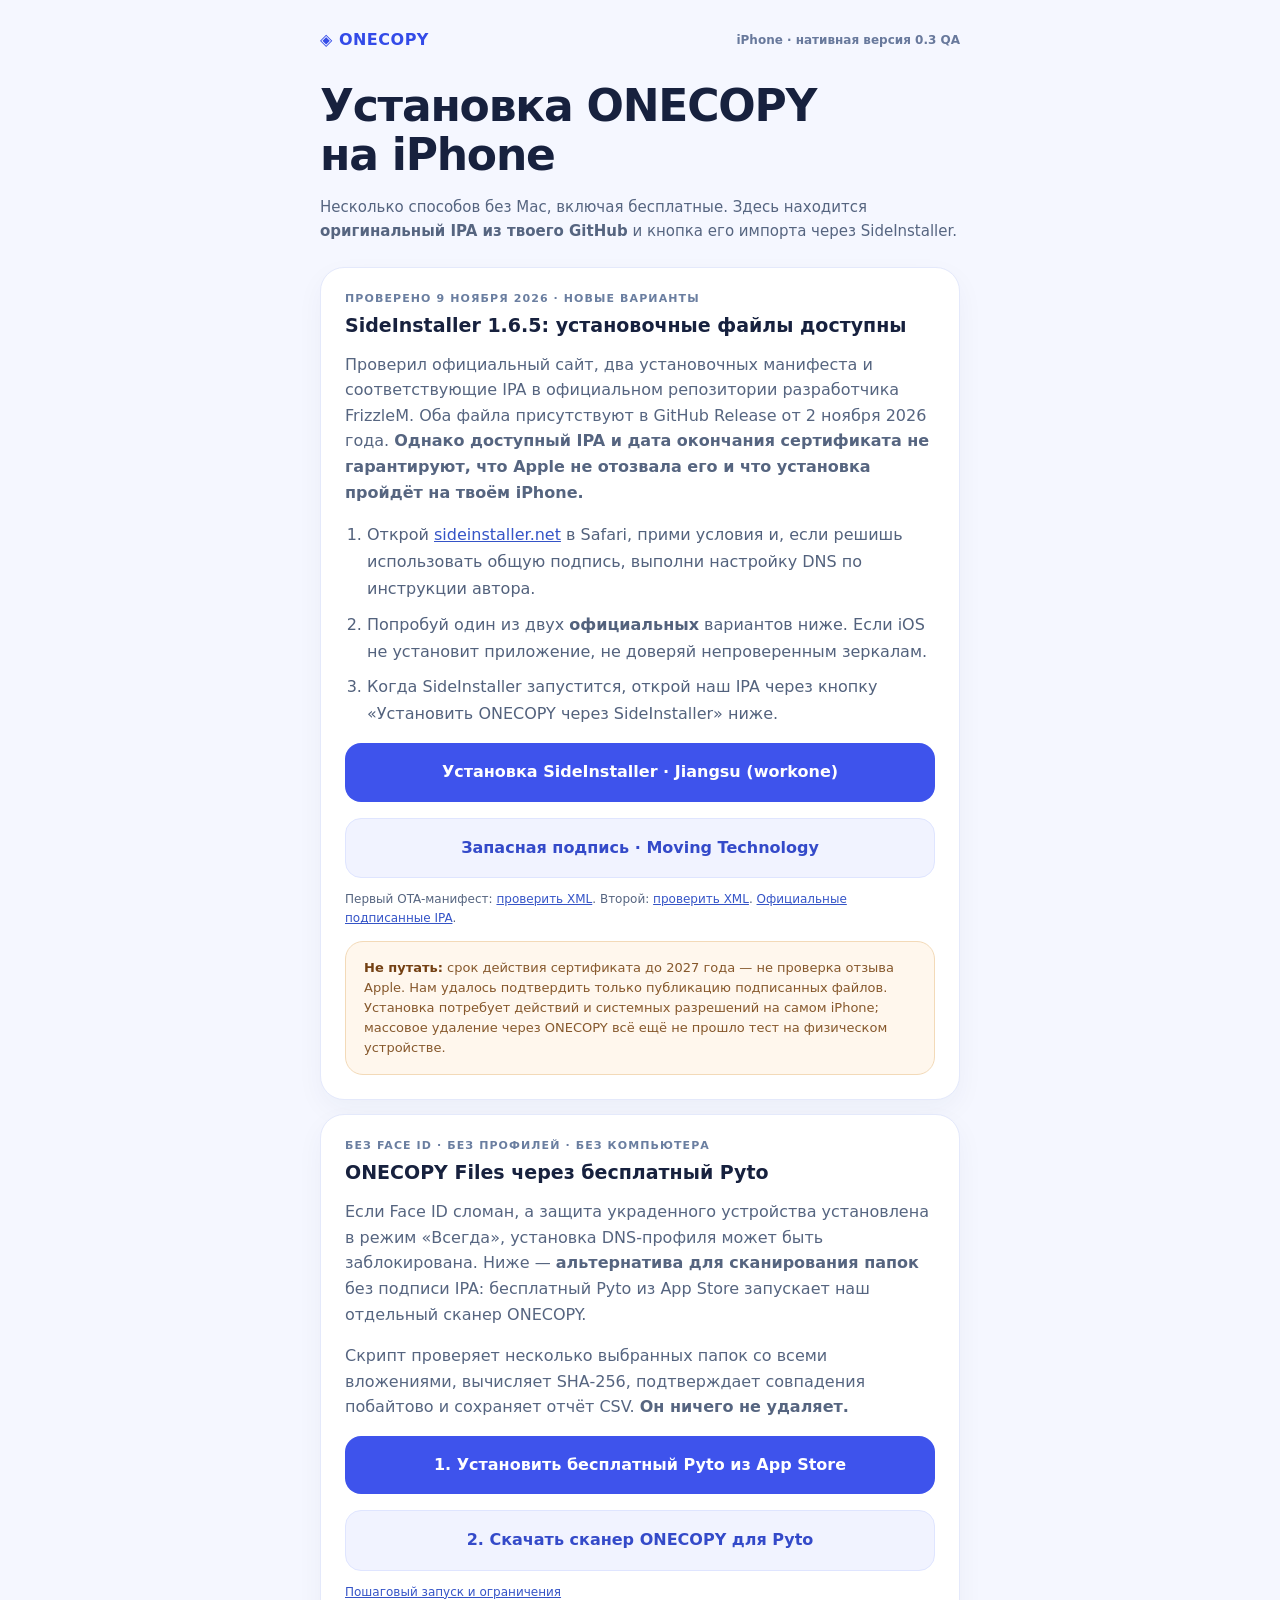
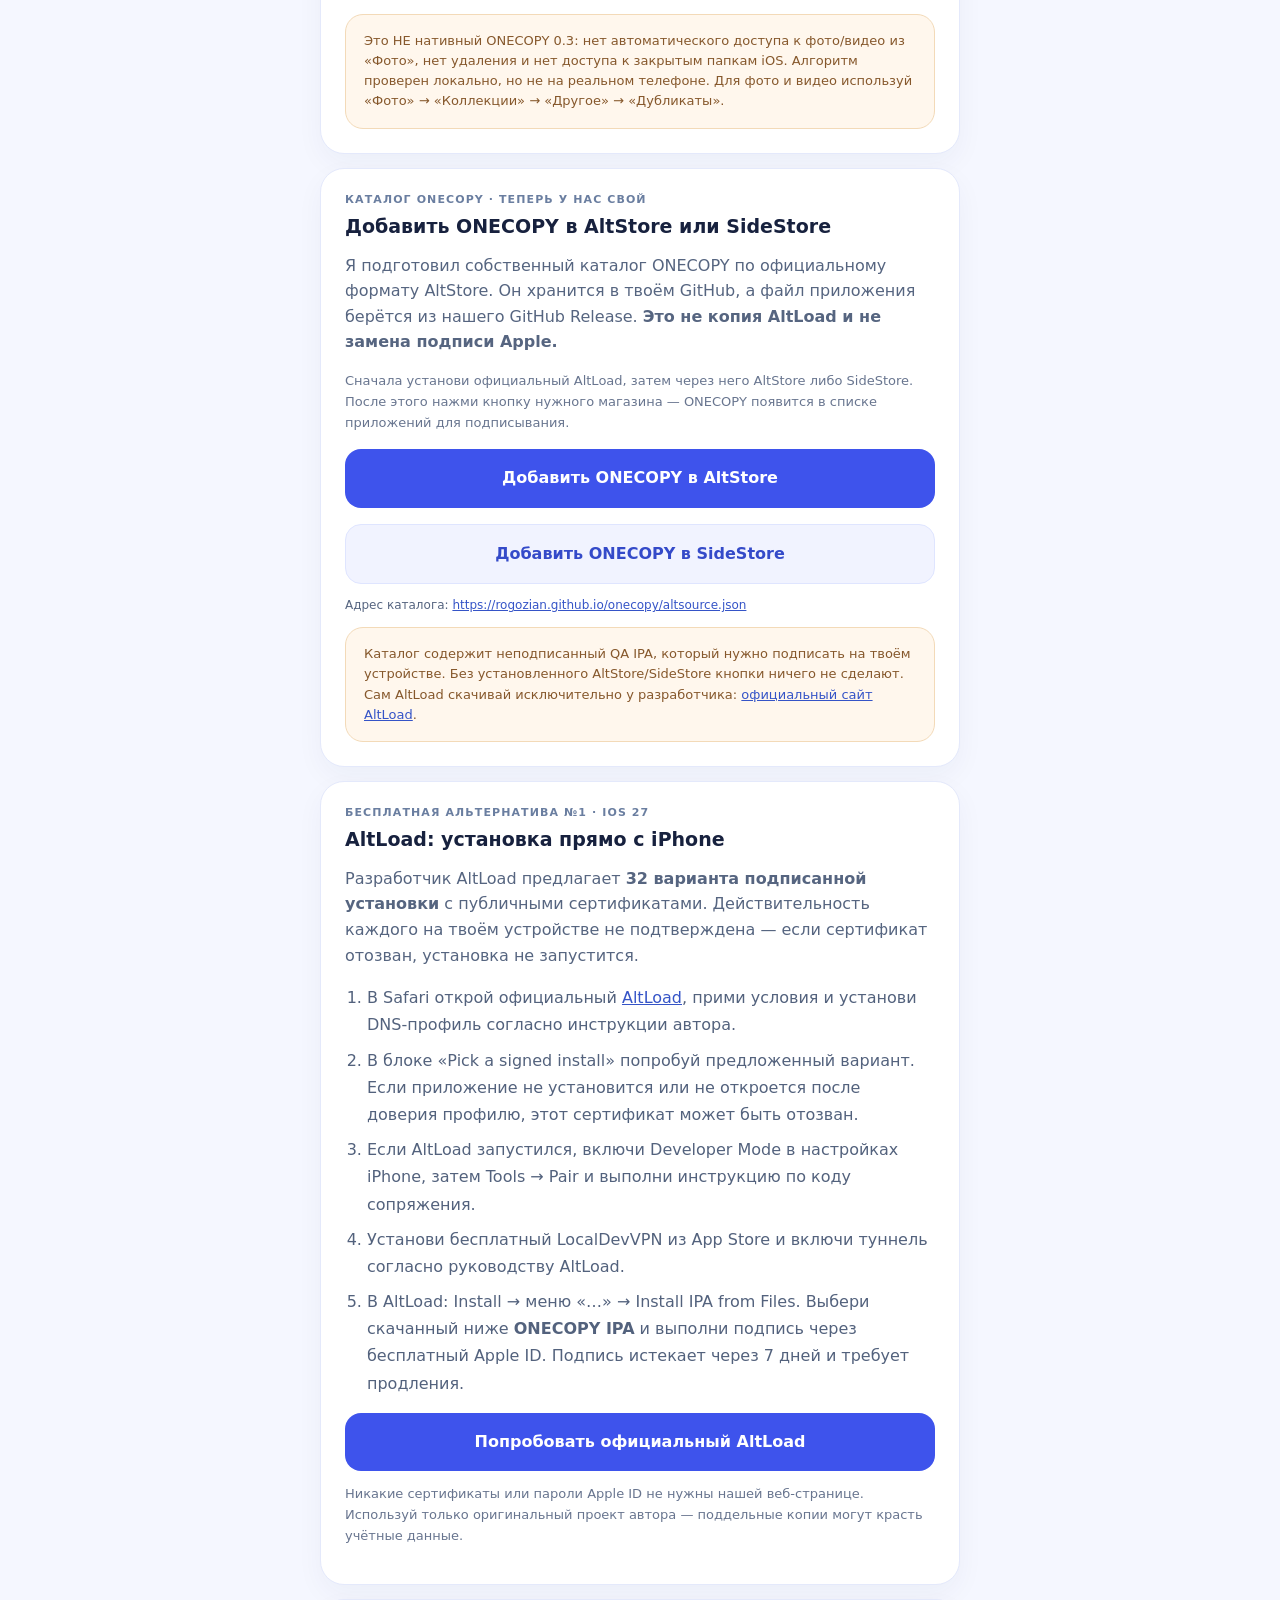
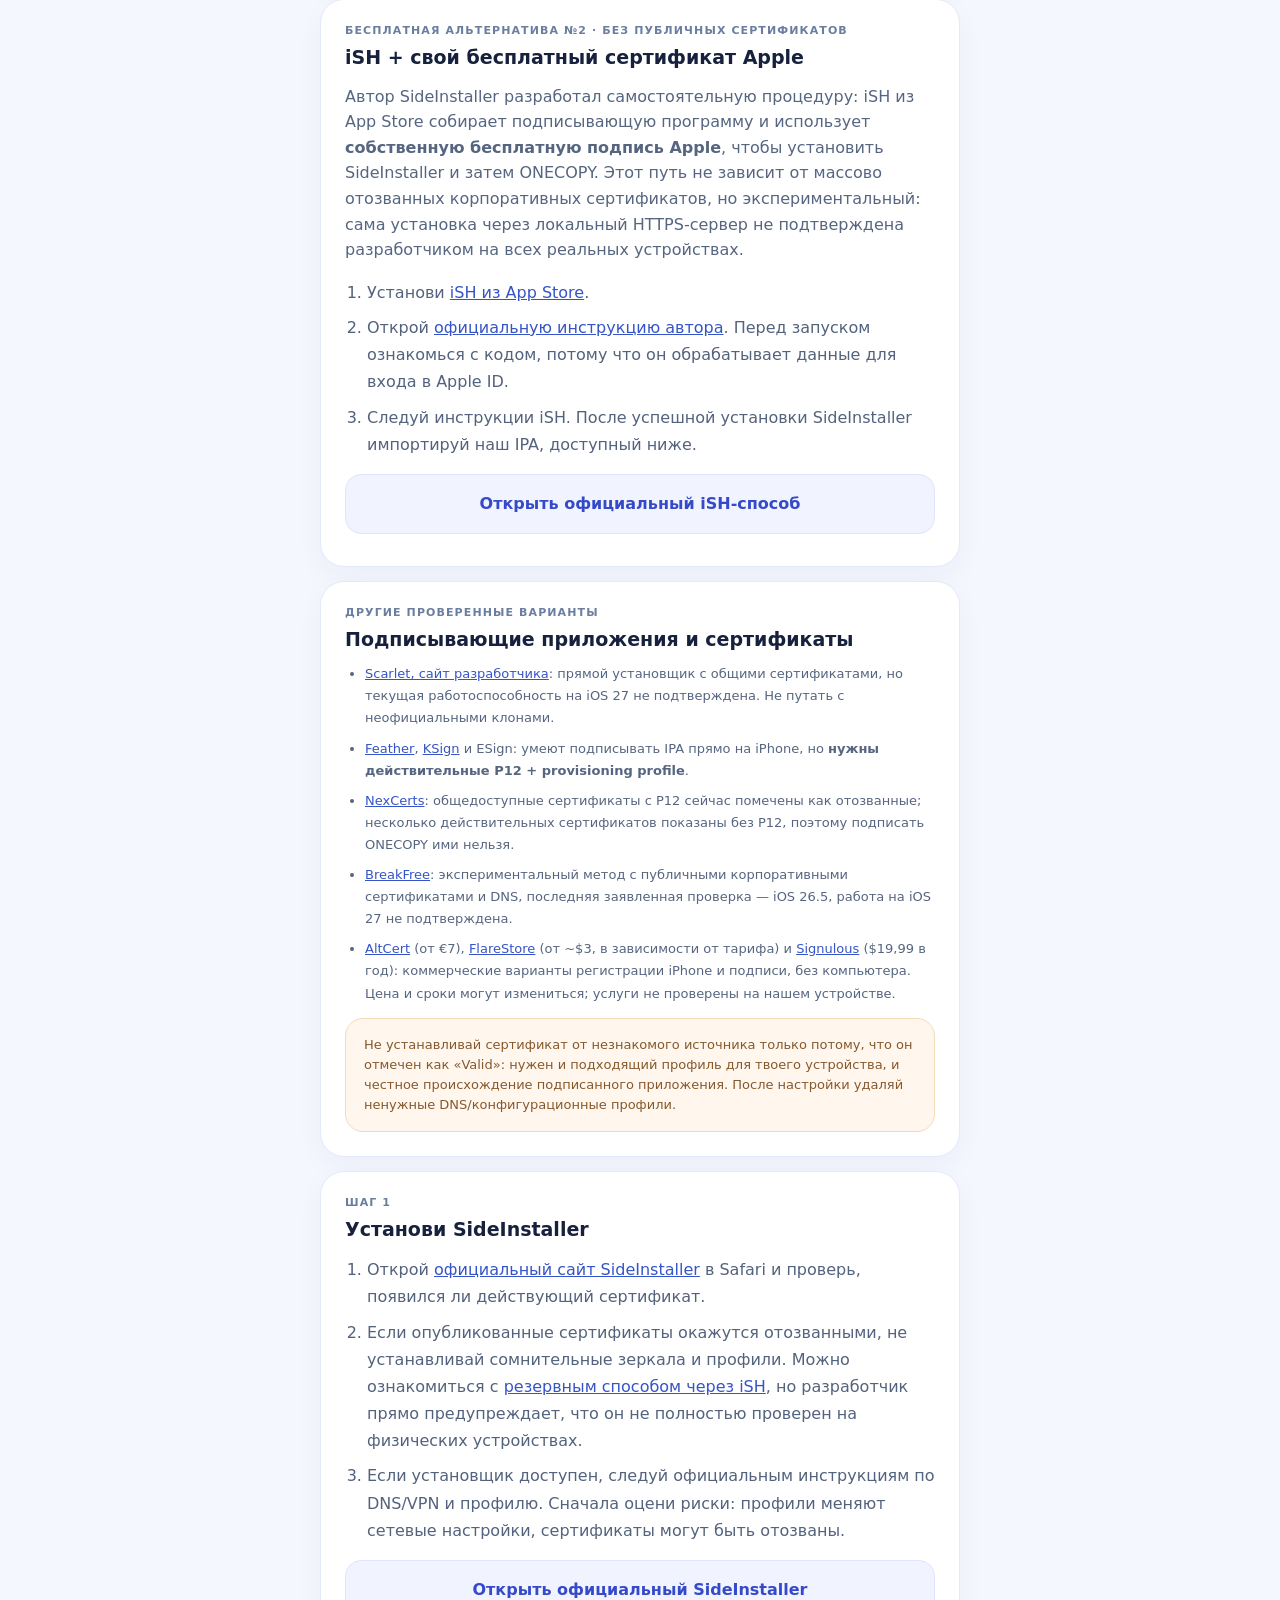
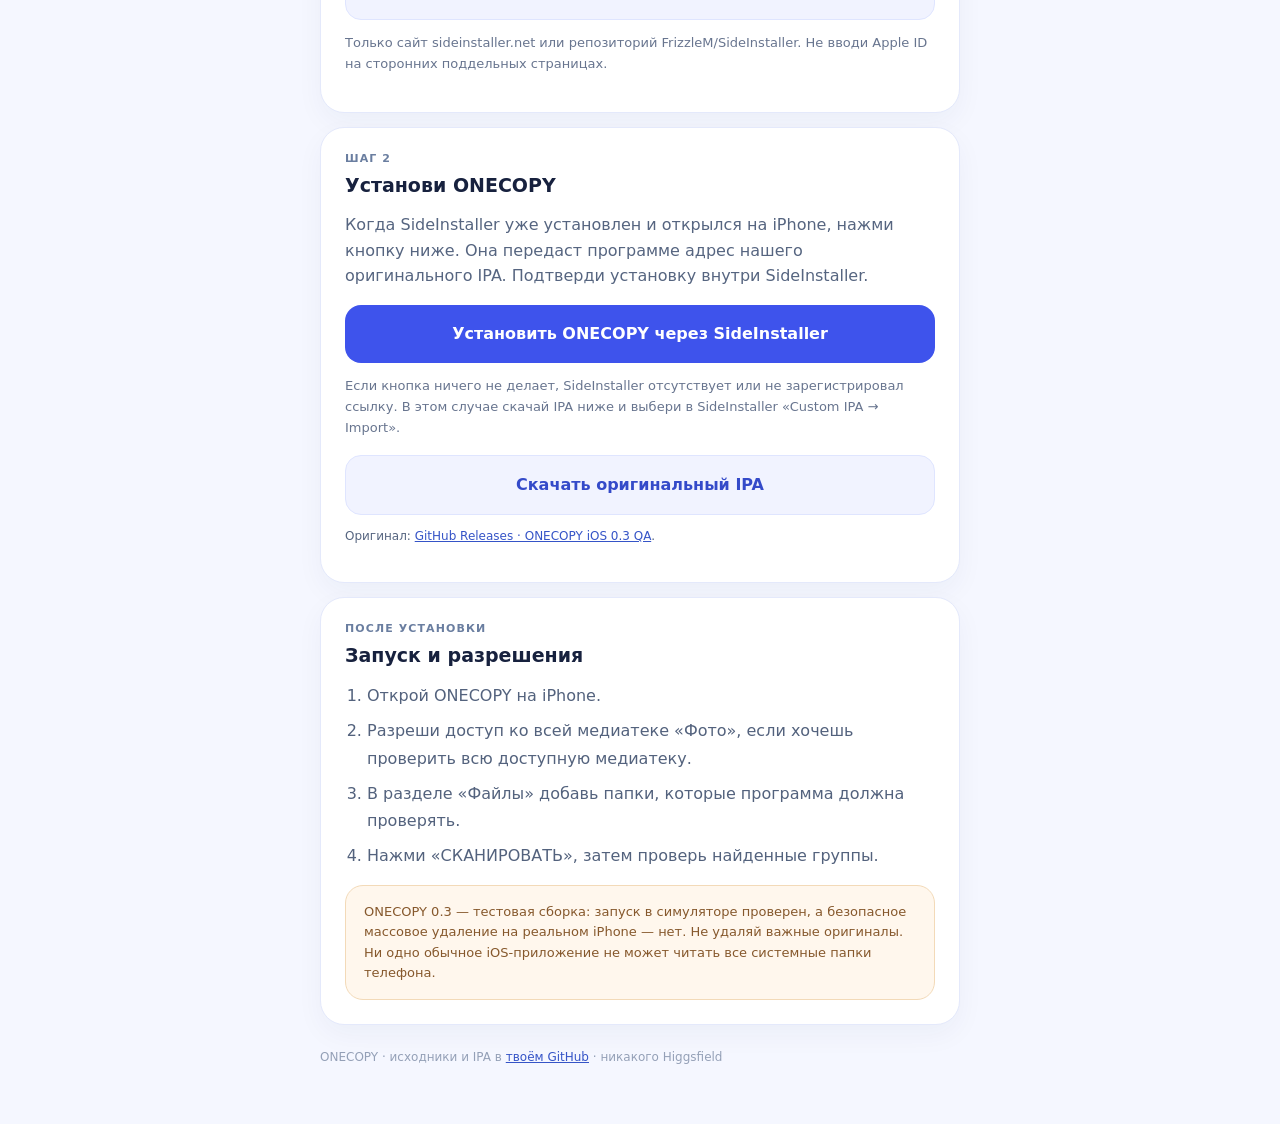
==== commit 510e6c30: "docs: prominently offer no-Face-ID no-profile iPhone scanner fallback" ====
--- a/install.html
+++ b/install.html
@@ -24,6 +24,16 @@
 <a class="btn secondary" href="itms-services://?action=download-manifest&url=https://sideinstaller.net/stable/sideinstaller-Moving-Increasingly-Interconnected-Technology-Co.-Ltd-com.oa11.plist">Запасная подпись · Moving Technology</a>
 <p class="small">Первый OTA-манифест: <a href="https://sideinstaller.net/stable/sideinstaller-Jiangsu-Simcere-Pharmaceutical-Co.-Ltd-workone.plist" rel="noopener noreferrer">проверить XML</a>. Второй: <a href="https://sideinstaller.net/stable/sideinstaller-Moving-Increasingly-Interconnected-Technology-Co.-Ltd-com.oa11.plist" rel="noopener noreferrer">проверить XML</a>. <a href="https://github.com/FrizzleM/SideInstaller-Signed/releases/tag/v1.6.5">Официальные подписанные IPA</a>.</p>
 <div class="warning"><strong>Не путать:</strong> срок действия сертификата до 2027 года — не проверка отзыва Apple. Нам удалось подтвердить только публикацию подписанных файлов. Установка потребует действий и системных разрешений на самом iPhone; массовое удаление через ONECOPY всё ещё не прошло тест на физическом устройстве.</div>
+</section>
+<section class="panel">
+<span class="label">БЕЗ FACE ID · БЕЗ ПРОФИЛЕЙ · БЕЗ КОМПЬЮТЕРА</span>
+<h2>ONECOPY Files через бесплатный Pyto</h2>
+<p>Если Face ID сломан, а защита украденного устройства установлена в режим «Всегда», установка DNS-профиля может быть заблокирована. Ниже — <strong>альтернатива для сканирования папок</strong> без подписи IPA: бесплатный Pyto из App Store запускает наш отдельный сканер ONECOPY.</p>
+<p>Скрипт проверяет несколько выбранных папок со всеми вложениями, вычисляет SHA-256, подтверждает совпадения побайтово и сохраняет отчёт CSV. <strong>Он ничего не удаляет.</strong></p>
+<a class="btn" href="https://apps.apple.com/app/pyto-ide/id1436650069" rel="noopener noreferrer">1. Установить бесплатный Pyto из App Store</a>
+<a class="btn secondary" href="https://raw.githubusercontent.com/rogozian/onecopy/main/fallback/ONECOPY_Files_Pyto.py" rel="noopener noreferrer">2. Скачать сканер ONECOPY для Pyto</a>
+<p class="small"><a href="https://github.com/rogozian/onecopy/blob/main/fallback/README.md" rel="noopener noreferrer">Пошаговый запуск и ограничения</a></p>
+<div class="warning">Это НЕ нативный ONECOPY 0.3: нет автоматического доступа к фото/видео из «Фото», нет удаления и нет доступа к закрытым папкам iOS. Алгоритм проверен локально, но не на реальном телефоне. Для фото и видео используй «Фото» → «Коллекции» → «Другое» → «Дубликаты».</div>
 </section>
 <section class="panel">
 <span class="label">Каталог ONECOPY · теперь у нас свой</span>
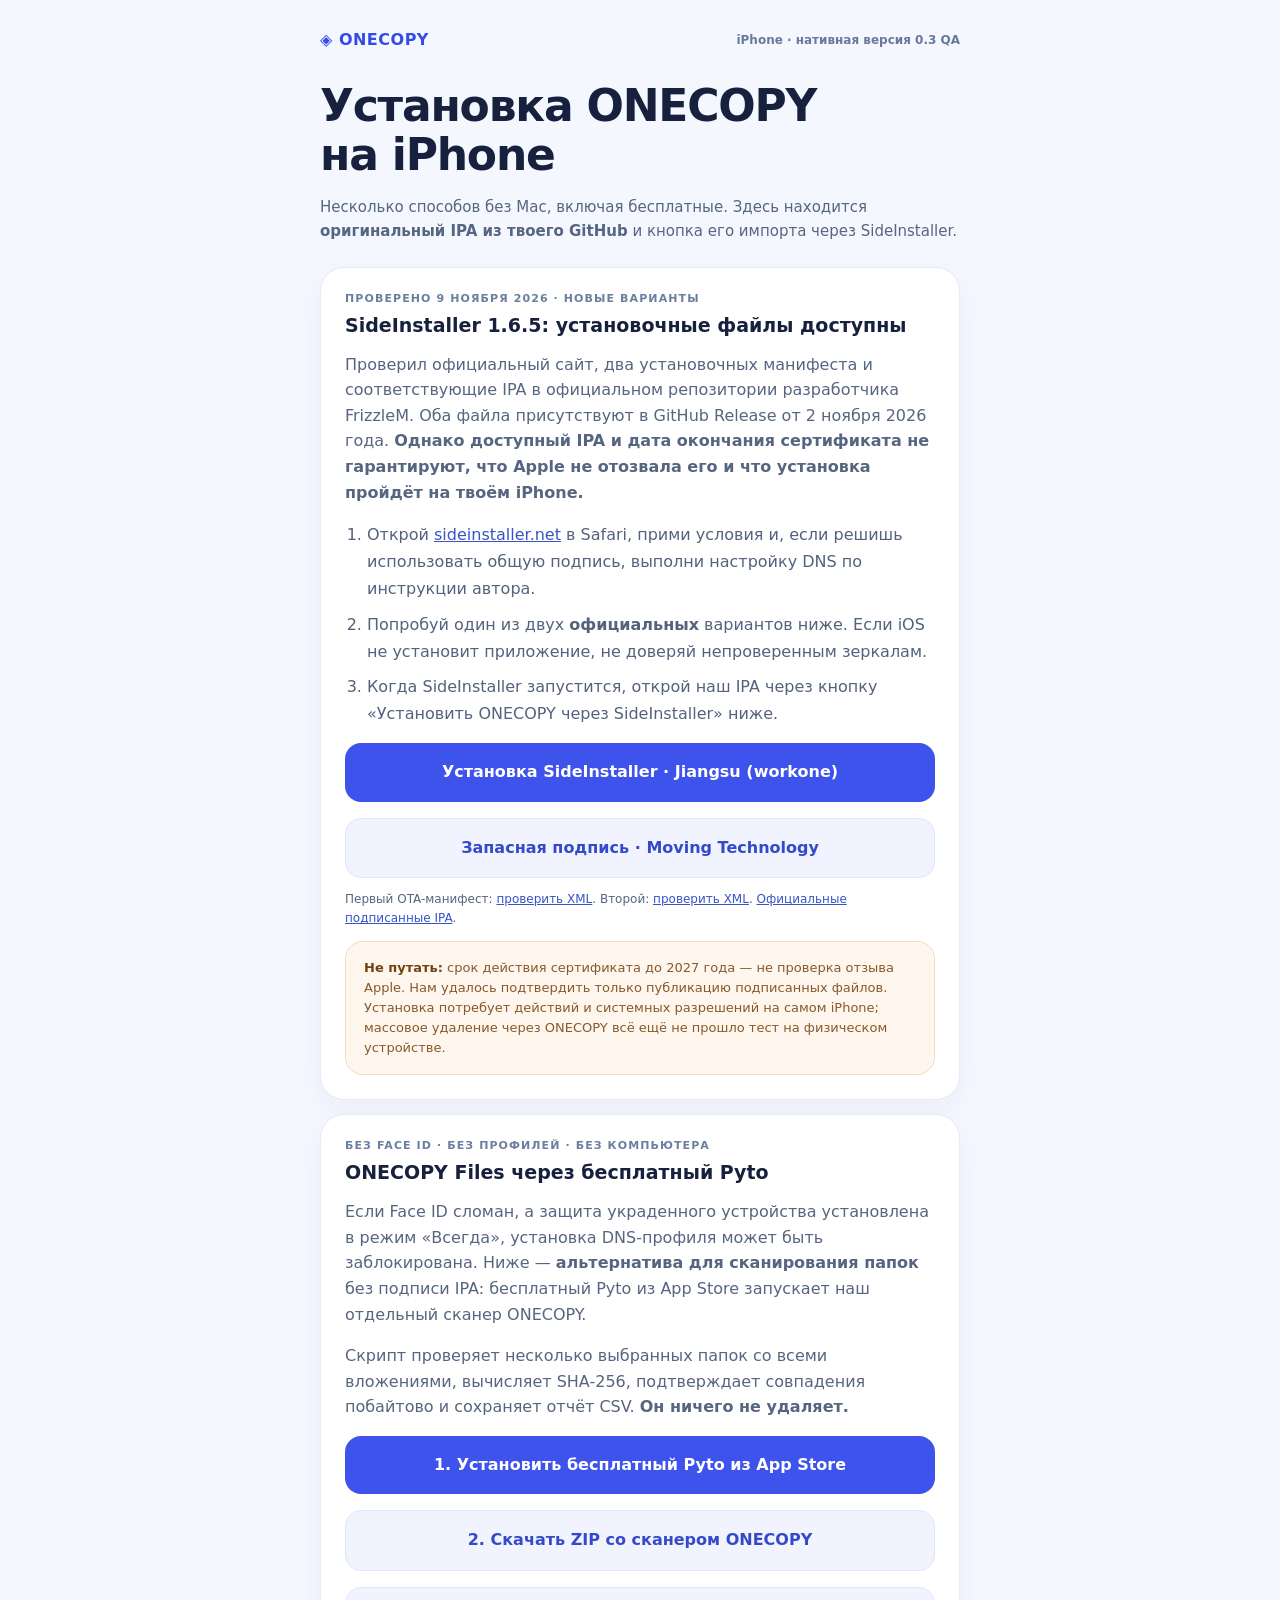
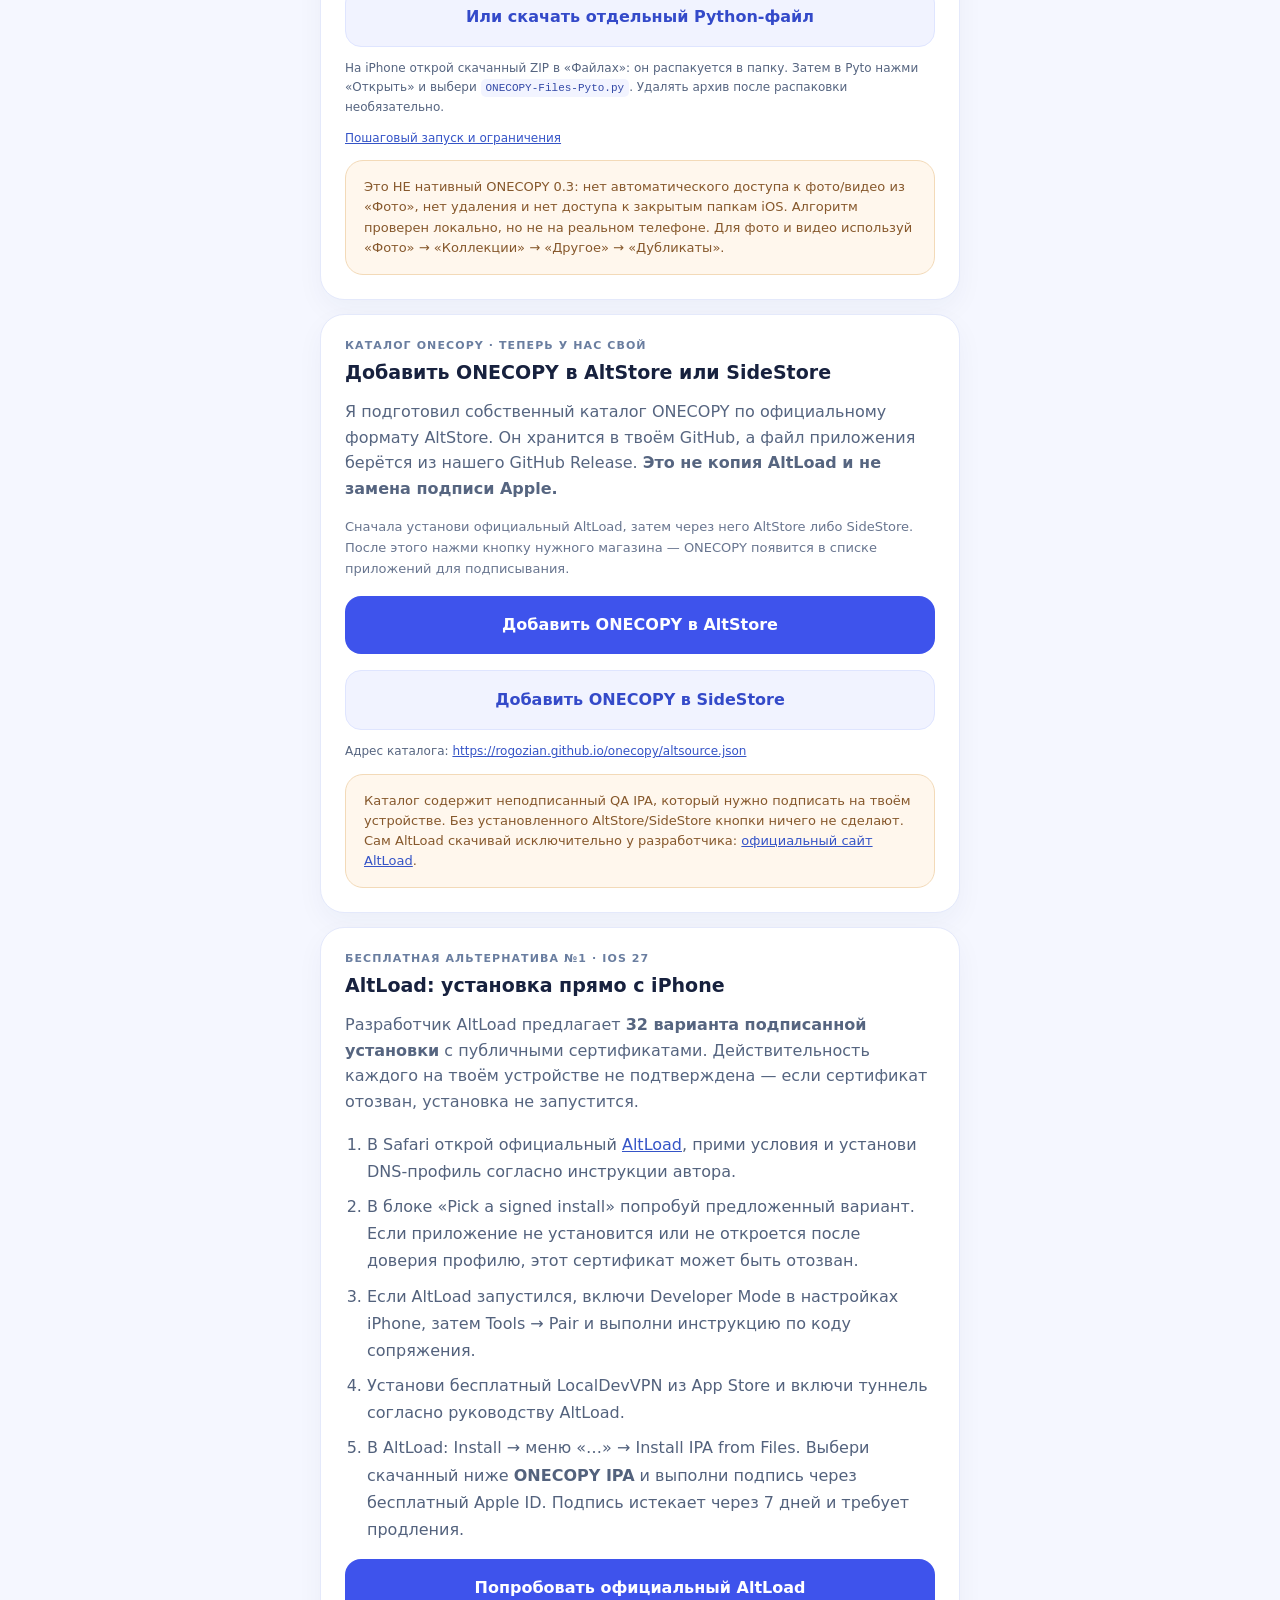
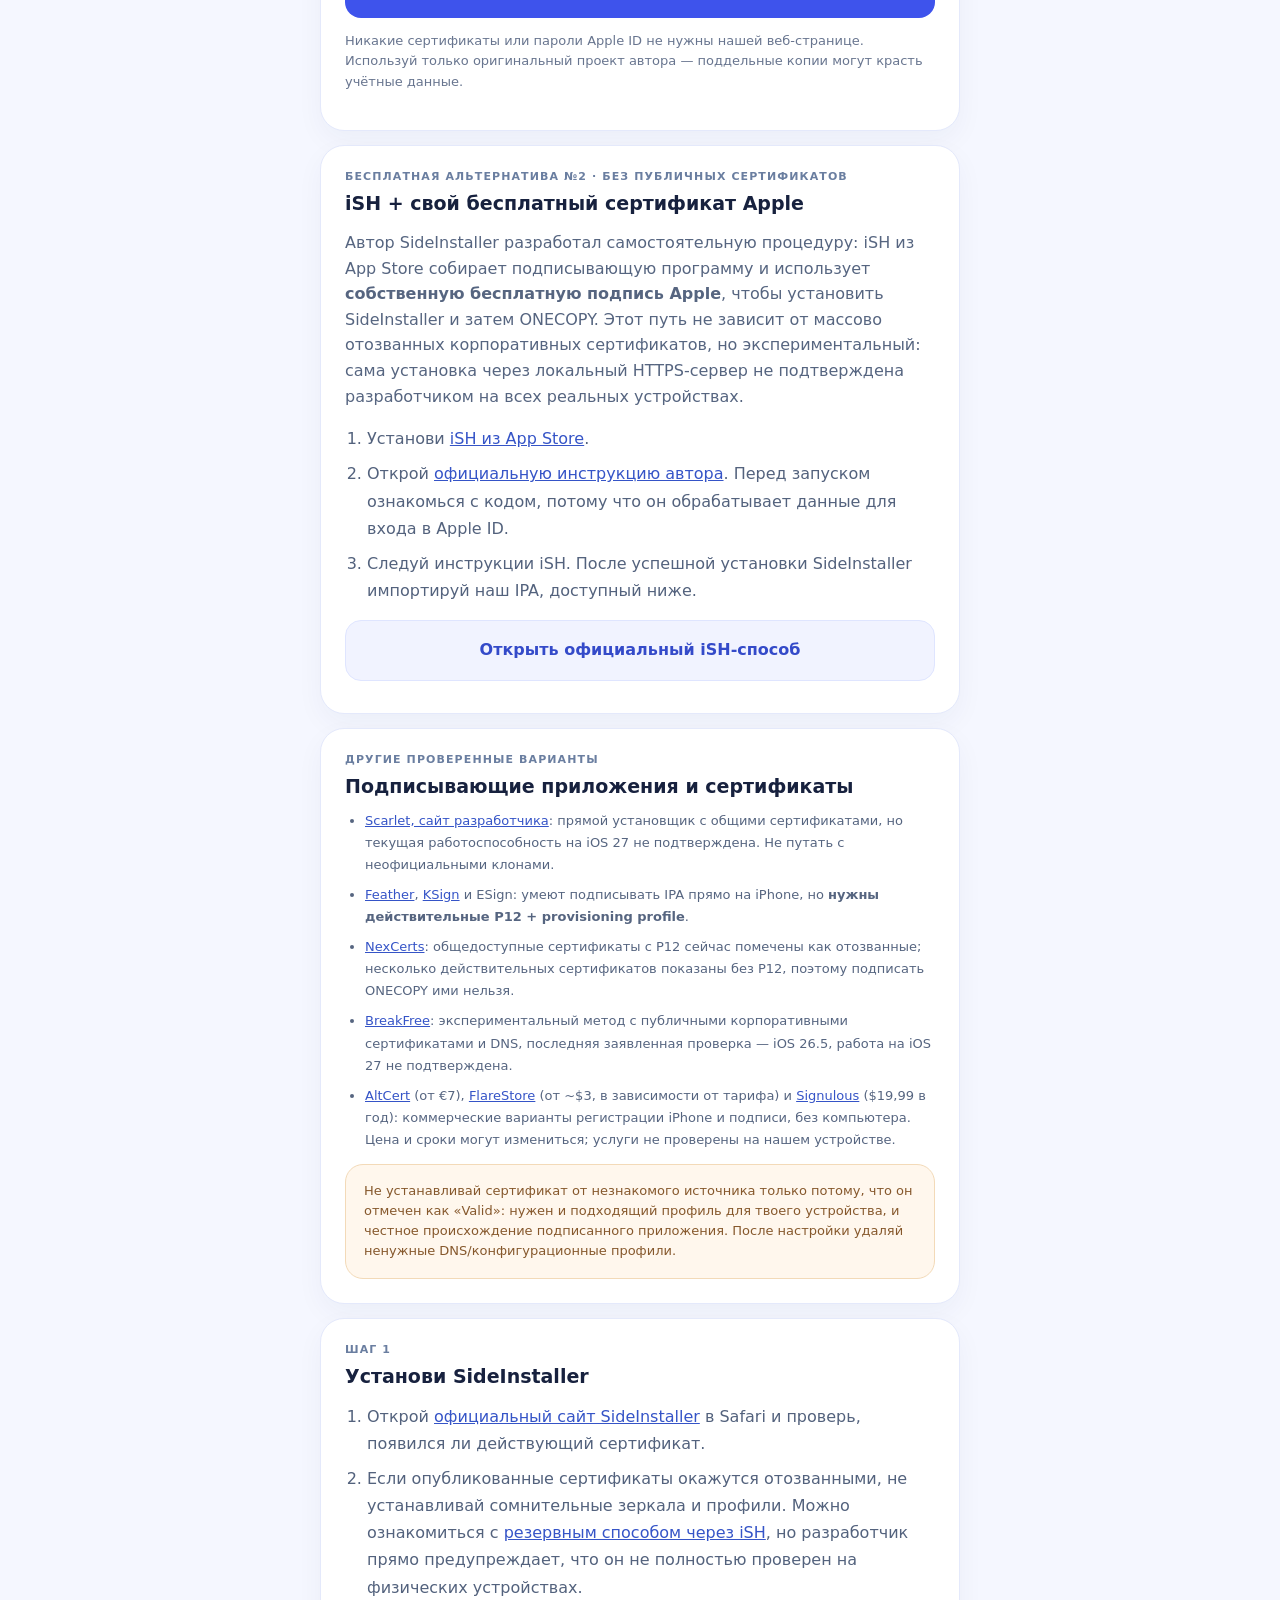
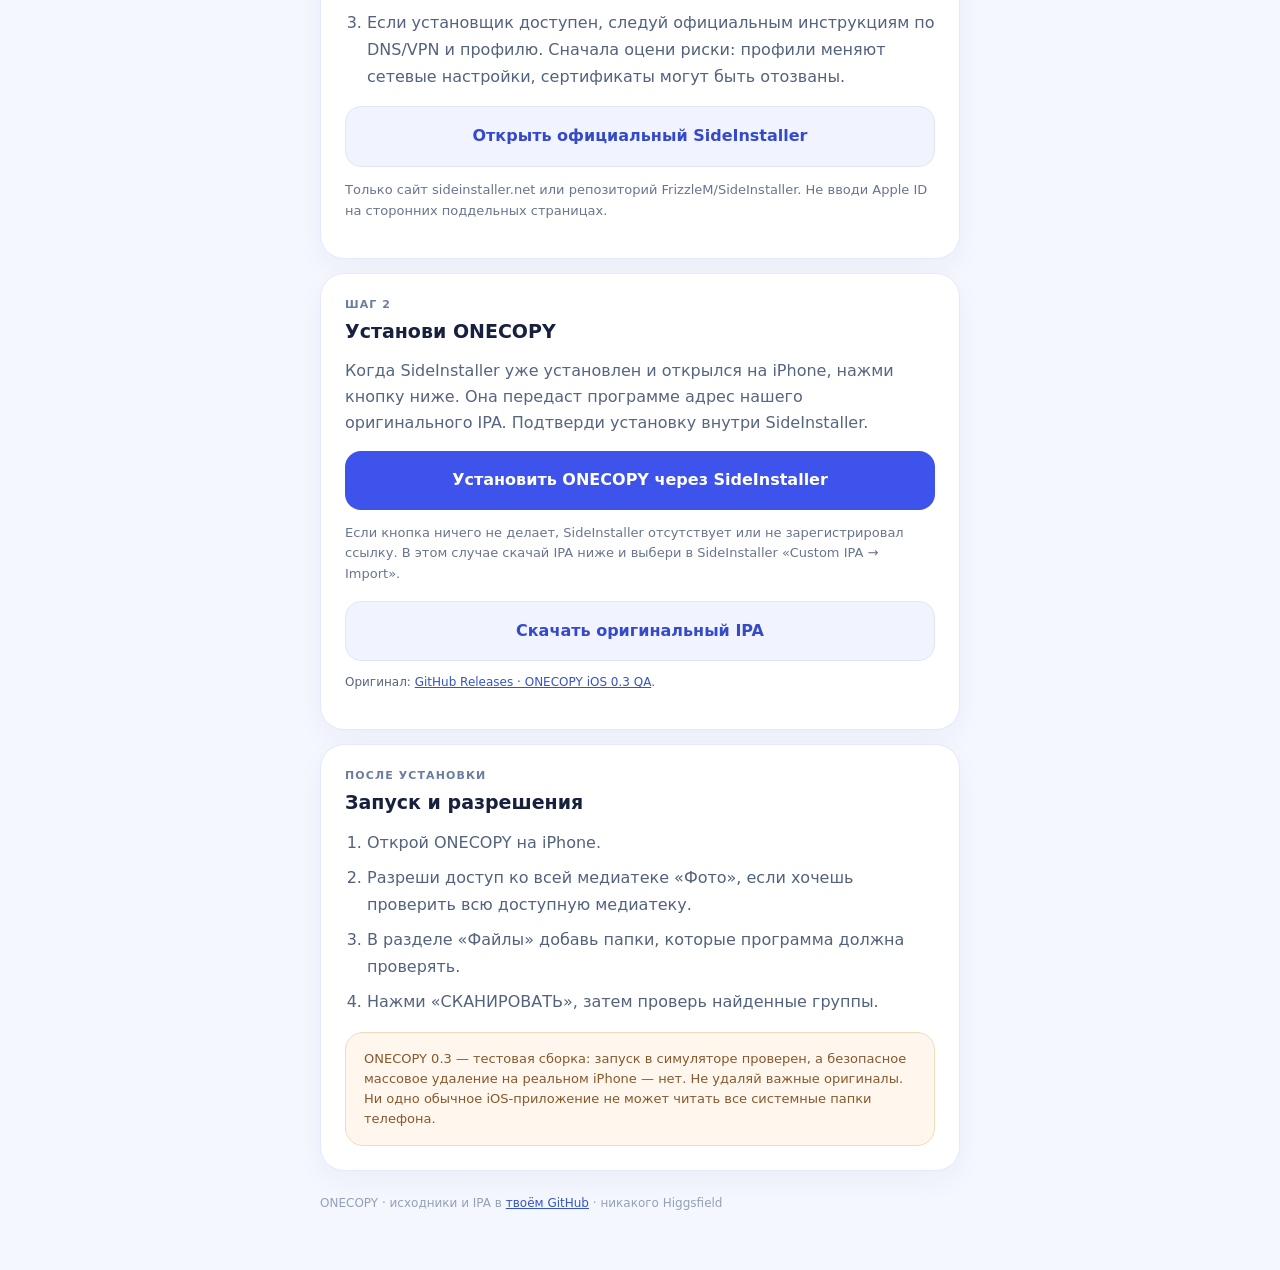
==== commit 7c512368: "fix: provide native Safari ZIP and Python downloads for ONECOPY Pyto fallback" ====
--- a/install.html
+++ b/install.html
@@ -31,7 +31,9 @@
 <p>Если Face ID сломан, а защита украденного устройства установлена в режим «Всегда», установка DNS-профиля может быть заблокирована. Ниже — <strong>альтернатива для сканирования папок</strong> без подписи IPA: бесплатный Pyto из App Store запускает наш отдельный сканер ONECOPY.</p>
 <p>Скрипт проверяет несколько выбранных папок со всеми вложениями, вычисляет SHA-256, подтверждает совпадения побайтово и сохраняет отчёт CSV. <strong>Он ничего не удаляет.</strong></p>
 <a class="btn" href="https://apps.apple.com/app/pyto-ide/id1436650069" rel="noopener noreferrer">1. Установить бесплатный Pyto из App Store</a>
-<a class="btn secondary" href="https://raw.githubusercontent.com/rogozian/onecopy/main/fallback/ONECOPY_Files_Pyto.py" rel="noopener noreferrer">2. Скачать сканер ONECOPY для Pyto</a>
+<a class="btn secondary" href="./ONECOPY-Files-Pyto.zip" download="ONECOPY-Files-Pyto.zip">2. Скачать ZIP со сканером ONECOPY</a>
+<a class="btn secondary" href="./ONECOPY-Files-Pyto.py" download="ONECOPY-Files-Pyto.py">Или скачать отдельный Python-файл</a>
+<p class="small">На iPhone открой скачанный ZIP в «Файлах»: он распакуется в папку. Затем в Pyto нажми «Открыть» и выбери <code>ONECOPY-Files-Pyto.py</code>. Удалять архив после распаковки необязательно.</p>
 <p class="small"><a href="https://github.com/rogozian/onecopy/blob/main/fallback/README.md" rel="noopener noreferrer">Пошаговый запуск и ограничения</a></p>
 <div class="warning">Это НЕ нативный ONECOPY 0.3: нет автоматического доступа к фото/видео из «Фото», нет удаления и нет доступа к закрытым папкам iOS. Алгоритм проверен локально, но не на реальном телефоне. Для фото и видео используй «Фото» → «Коллекции» → «Другое» → «Дубликаты».</div>
 </section>
